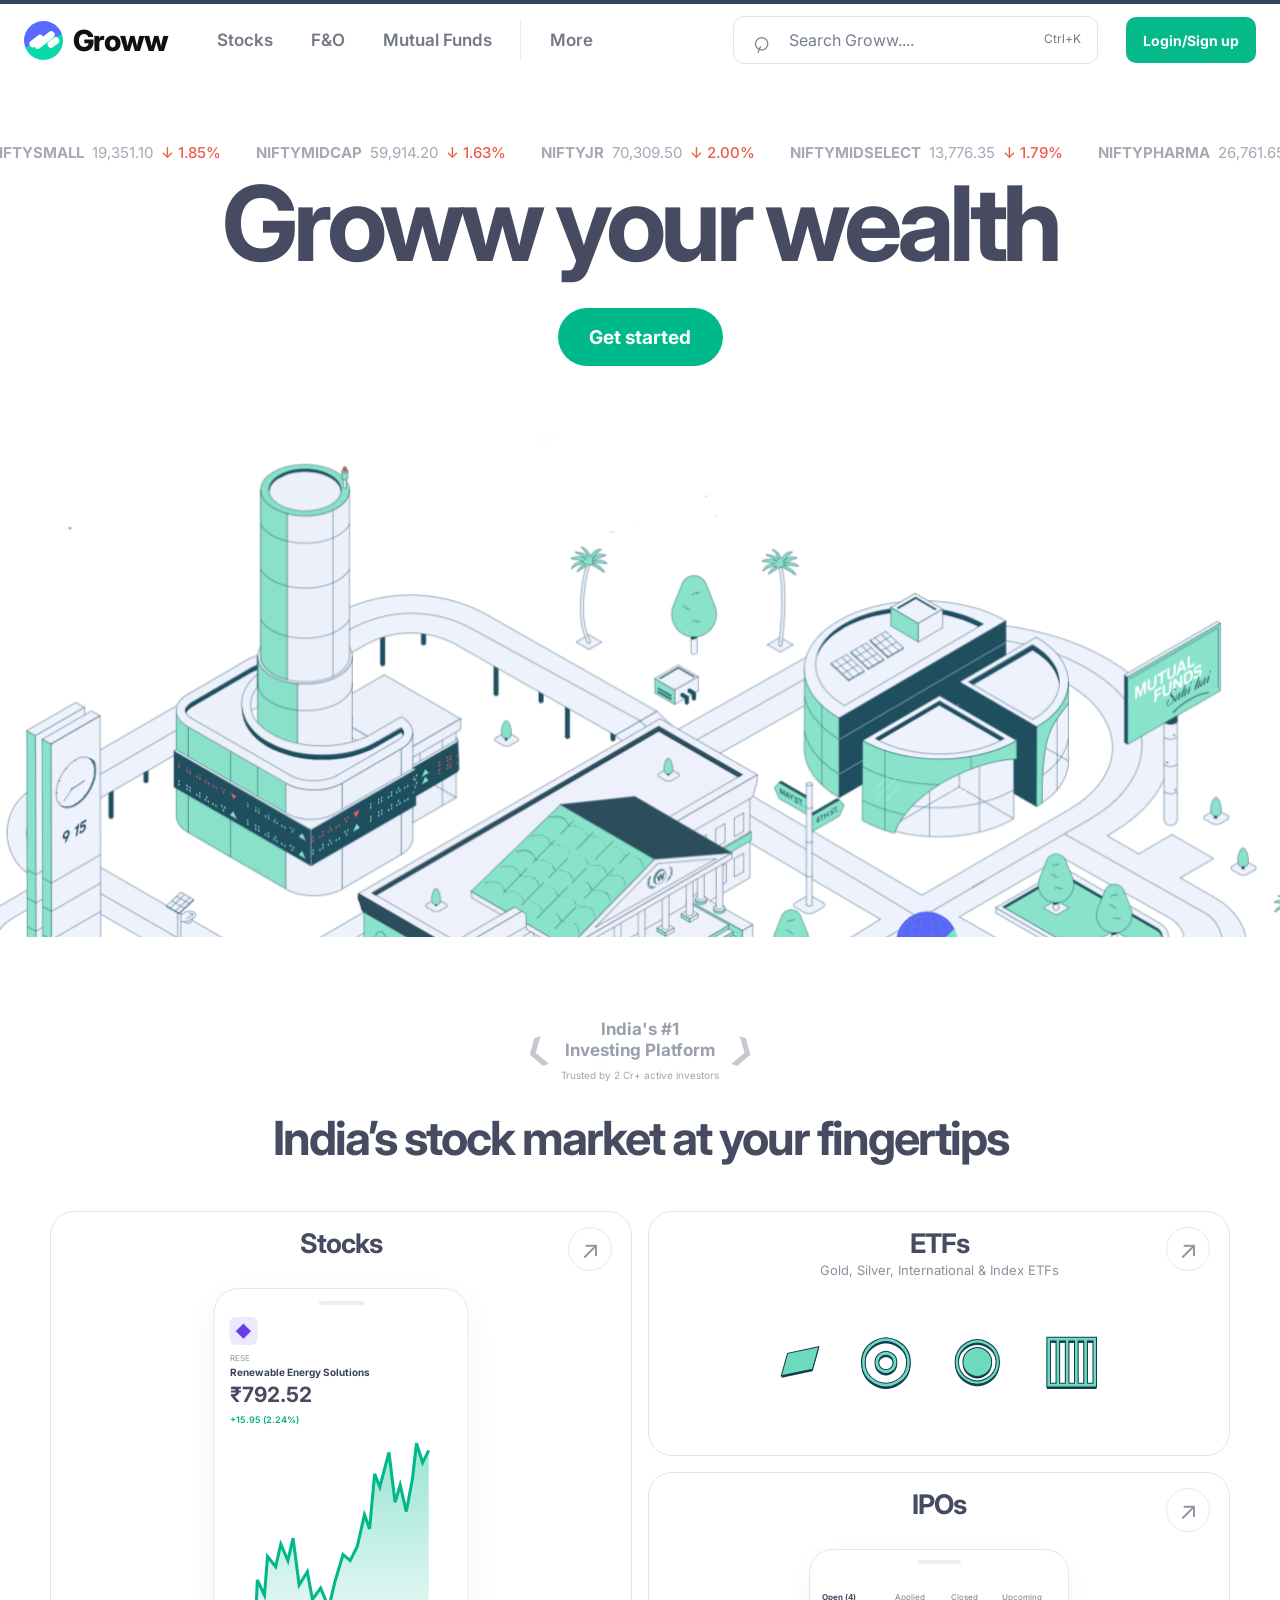
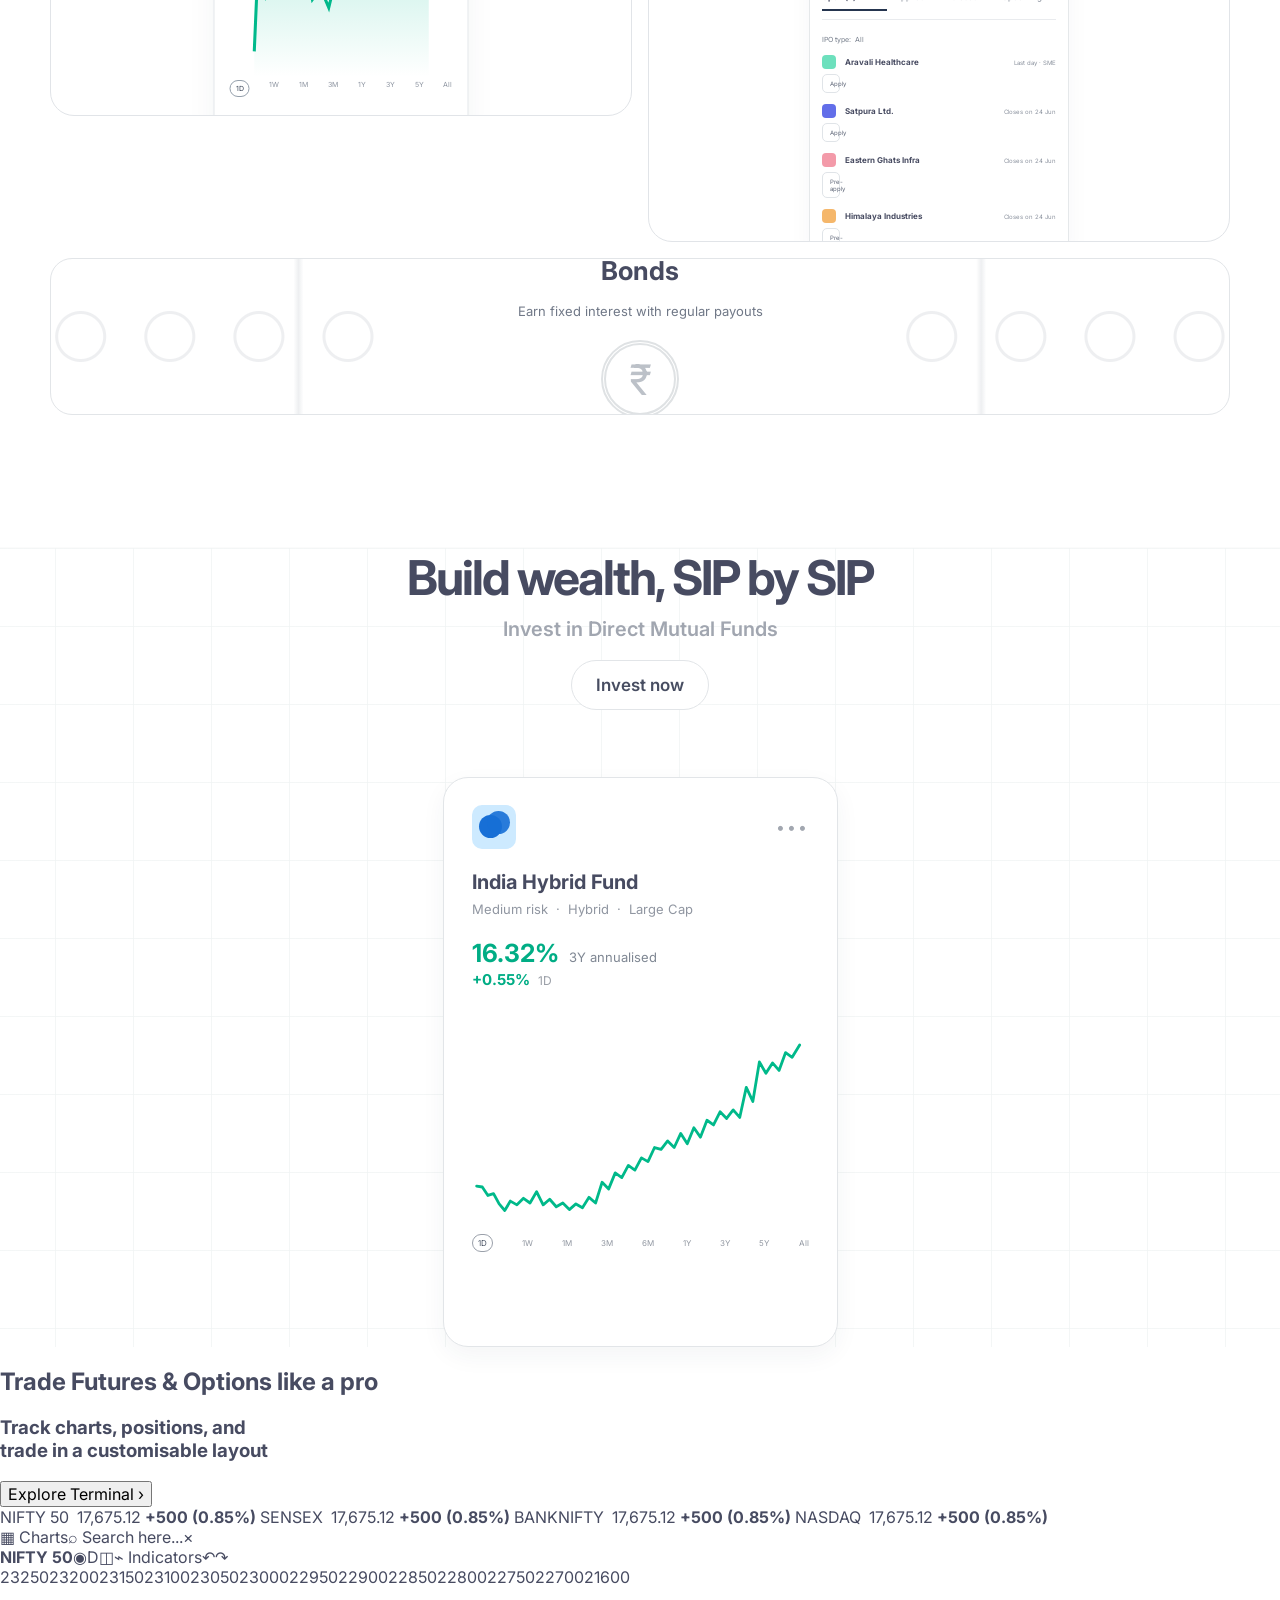
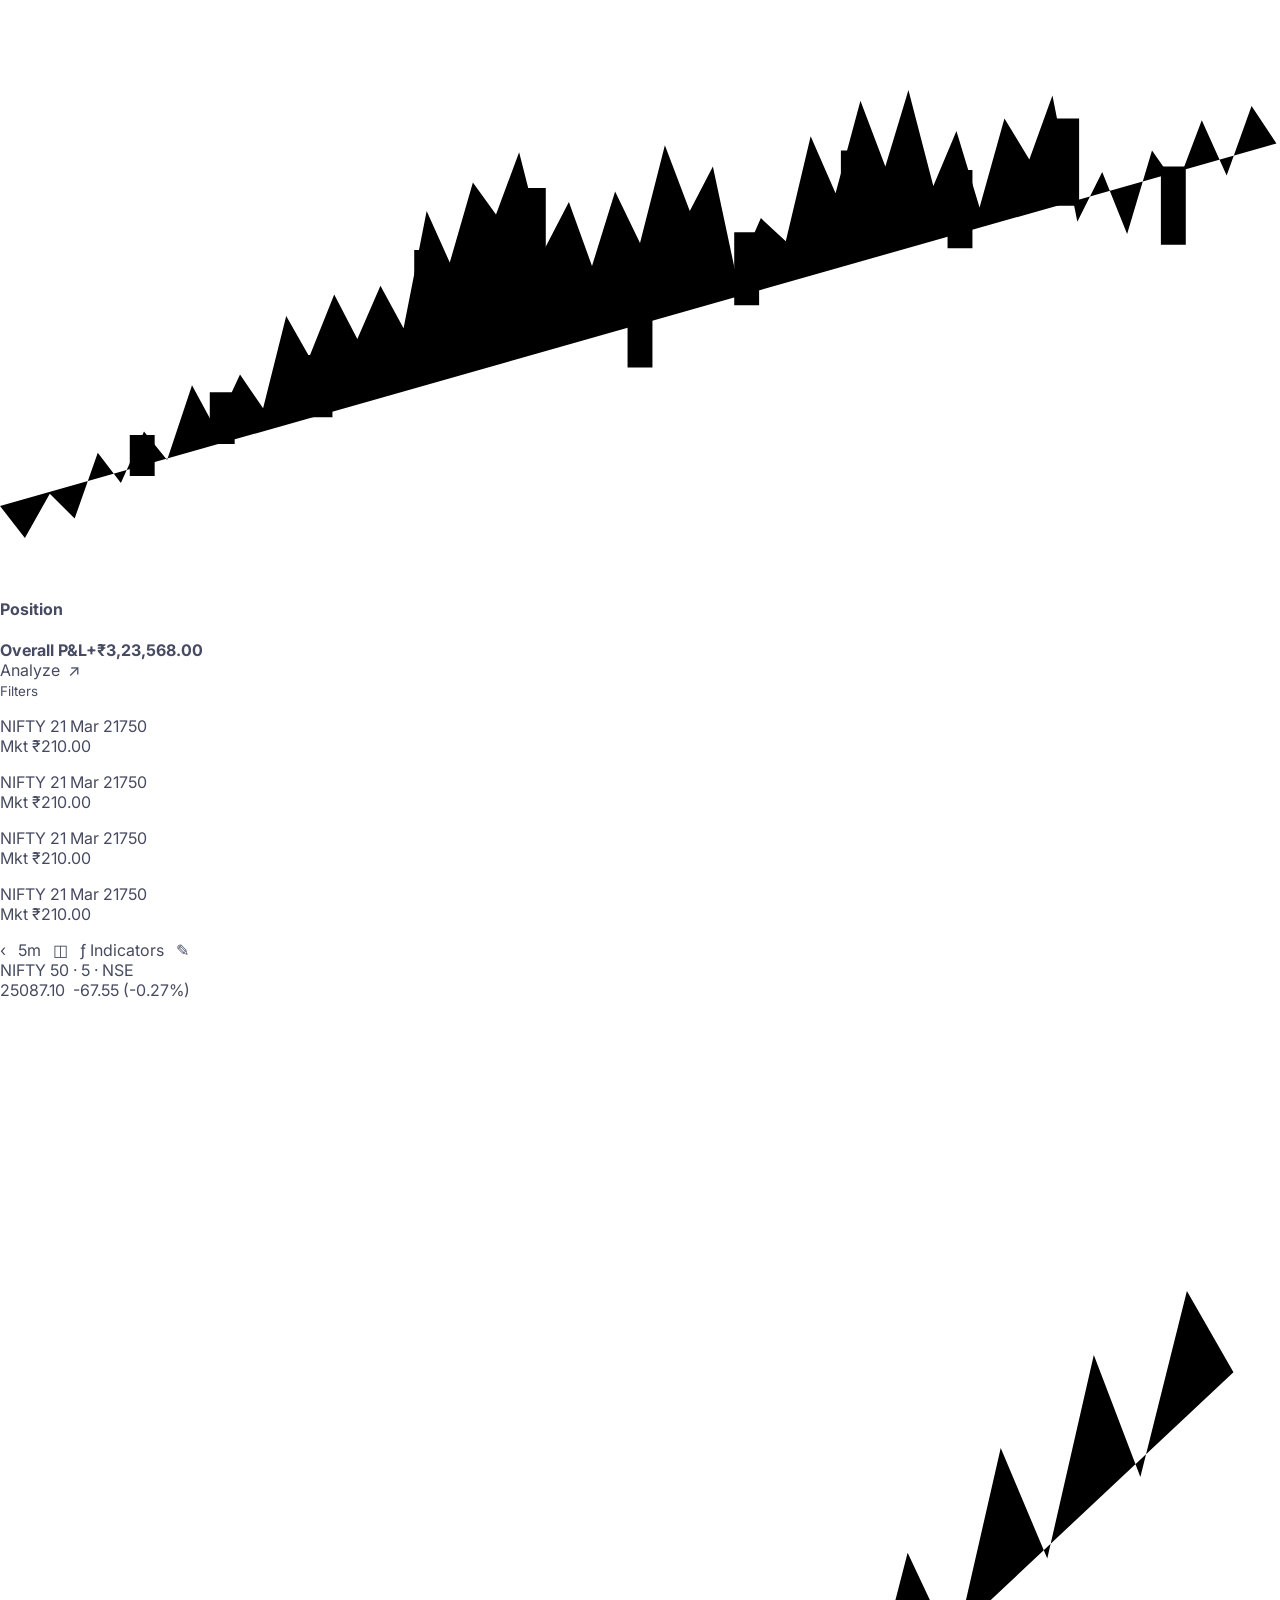
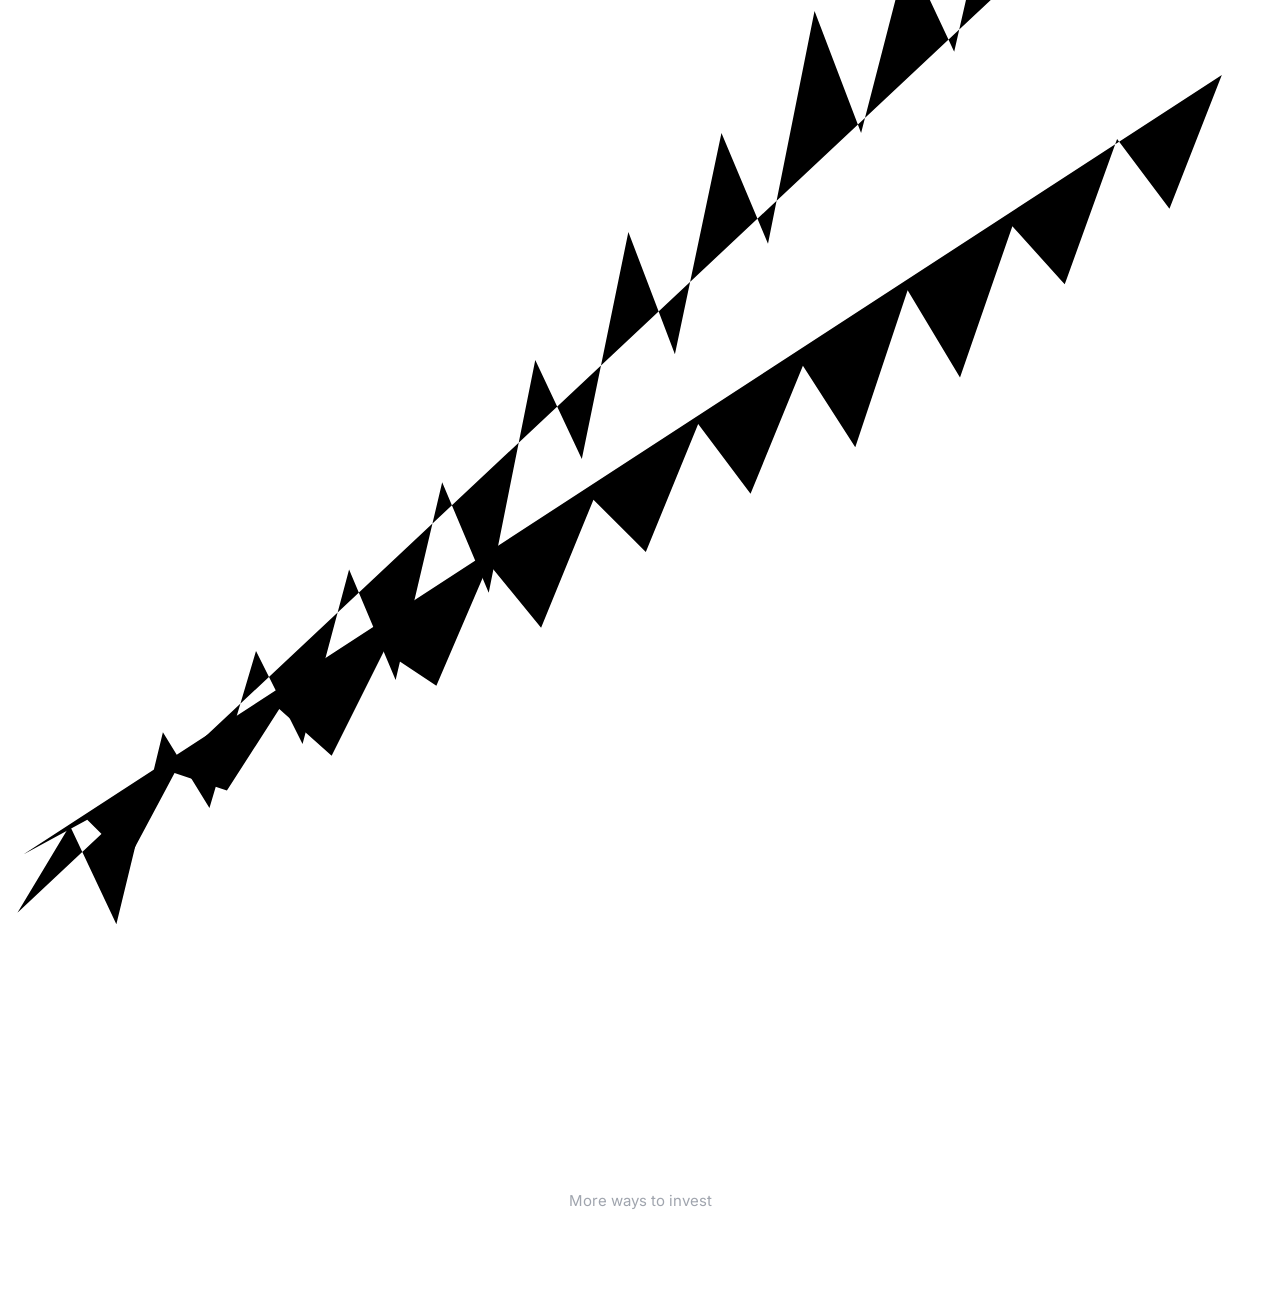
==== index.html @ 19a828bf "Add Futures and Options landing section" ====
<!doctype html>
<html lang="en">
<head>
<meta charset="UTF-8">
<meta name="viewport" content="width=device-width, initial-scale=1.0">
<meta name="theme-color" content="#00b386">
<title>Groww · Replica</title>
<link rel="preconnect" href="https://fonts.googleapis.com">
<link rel="preconnect" href="https://fonts.gstatic.com" crossorigin>
<link href="https://fonts.googleapis.com/css2?family=Inter:wght@400;500;600;700;800&display=swap" rel="stylesheet">
<link rel="stylesheet" href="./login.css">
</head>
<body>
<script>
if(localStorage.getItem("groww_demo_logged_in")==="1") location.replace("./dashboard.html");
</script>

<div class="site-page">
<header class="landing-header">
  <div class="landing-inner">
    <a class="brand" href="#">
      <span class="groww-mark"><i></i><i></i><i></i></span>
      <span class="brand-name">Groww</span>
    </a>
    <nav class="landing-nav">
      <a href="#">Stocks</a>
      <a href="#">F&amp;O</a>
      <a href="#">Mutual Funds</a>
    </nav>
    <span class="landing-divider"></span>
    <a class="more-link" href="#">More</a>
    <div class="landing-spacer"></div>
    <div class="landing-search">
      <span class="search-symbol">⌕</span>
      <input id="landingSearch" placeholder="Search Groww...." aria-label="Search Groww">
      <span>Ctrl+K</span>
    </div>
    <button class="login-button" id="openLogin">Login/Sign up</button>
  </div>
</header>

<main>
  <div class="market-strip">
    <div class="market-track">
      <div class="market-item faded">17%</div>
      <div class="market-item"><b>NIFTYSMALL</b><span>19,351.10</span><em>↓ 1.85%</em></div>
      <div class="market-item"><b>NIFTYMIDCAP</b><span>59,914.20</span><em>↓ 1.63%</em></div>
      <div class="market-item"><b>NIFTYJR</b><span>70,309.50</span><em>↓ 2.00%</em></div>
      <div class="market-item"><b>NIFTYMIDSELECT</b><span>13,776.35</span><em>↓ 1.79%</em></div>
      <div class="market-item"><b>NIFTYPHARMA</b><span>26,761.65</span><em>↓ 0.89%</em></div>
    </div>
  </div>

  <section class="landing-hero">
    <h1>Groww your wealth</h1>
    <button class="hero-start" id="heroStart">Get started</button>
    <div class="hero-image">
      <img src="./image.png" alt="Groww investment illustration">
    </div>
  </section>

  <section class="platform-section">
    <div class="trust-heading">
      <div class="laurel">❮</div>
      <div>
        <strong>India's #1<br>Investing Platform</strong>
        <small>Trusted by 2 Cr+ active investors</small>
      </div>
      <div class="laurel flip">❯</div>
    </div>

    <h2 class="platform-title">India’s stock market at your fingertips</h2>

    <div class="product-showcase">
      <a class="showcase-card stocks-card" href="#">
        <span class="arrow">↗</span>
        <h3>Stocks</h3>
        <div class="stock-phone">
          <div class="phone-speaker"></div>
          <div class="phone-brand-icon">◆</div>
          <small>RESE</small>
          <b>Renewable Energy Solutions</b>
          <strong>₹792.52</strong>
          <em>+15.95 (2.24%)</em>
          <svg viewBox="0 0 180 245"><defs><linearGradient id="sg" x1="0" y1="0" x2="0" y2="1"><stop offset="0" stop-color="#00bd91" stop-opacity=".40"/><stop offset="1" stop-color="#00bd91" stop-opacity="0"/></linearGradient></defs><path d="M5 215 L8 145 L15 160 L18 122 L26 132 L31 110 L38 126 L43 104 L49 150 L57 137 L62 164 L70 153 L78 172 L84 147 L92 120 L99 126 L106 112 L113 81 L118 95 L123 41 L128 54 L137 20 L143 69 L148 52 L154 78 L160 46 L164 11 L170 30 L176 18 L176 240 L5 240Z" fill="url(#sg)"/><path d="M5 215 L8 145 L15 160 L18 122 L26 132 L31 110 L38 126 L43 104 L49 150 L57 137 L62 164 L70 153 L78 172 L84 147 L92 120 L99 126 L106 112 L113 81 L118 95 L123 41 L128 54 L137 20 L143 69 L148 52 L154 78 L160 46 L164 11 L170 30 L176 18" fill="none" stroke="#00b98b" stroke-width="3"/></svg>
          <div class="phone-tabs"><span>1D</span><span>1W</span><span>1M</span><span>3M</span><span>1Y</span><span>3Y</span><span>5Y</span><span>All</span></div>
        </div>
      </a>

      <div class="right-showcase">
        <a class="showcase-card etf-card" href="#">
          <span class="arrow">↗</span>
          <h3>ETFs</h3>
          <p>Gold, Silver, International &amp; Index ETFs</p>
          <div class="etf-icons">
            <span class="etf-icon bars">▰</span>
            <span class="etf-icon coin">◎</span>
            <span class="etf-icon globe">◉</span>
            <span class="etf-icon tower">▥</span>
          </div>
        </a>

        <a class="showcase-card ipo-card" href="#">
          <span class="arrow">↗</span>
          <h3>IPOs</h3>
          <div class="ipo-phone">
            <div class="ipo-tabs"><b>Open (4)</b><span>Applied</span><span>Closed</span><span>Upcoming</span></div>
            <small>IPO type: &nbsp;All</small>
            <div class="ipo-row"><i></i><strong>Aravali Healthcare</strong><em>Last day · SME</em><button>Apply</button></div>
            <div class="ipo-row"><i class="blue"></i><strong>Satpura Ltd.</strong><em>Closes on 24 Jun</em><button>Apply</button></div>
            <div class="ipo-row"><i class="pink"></i><strong>Eastern Ghats Infra</strong><em>Closes on 24 Jun</em><button>Pre-apply</button></div>
            <div class="ipo-row"><i class="orange"></i><strong>Himalaya Industries</strong><em>Closes on 24 Jun</em><button>Pre-apply</button></div>
          </div>
        </a>
      </div>
    </div>

    <div class="bonds-card">
      <div class="bond-pattern left"></div>
      <div class="bond-center">
        <h3>Bonds</h3>
        <p>Earn fixed interest with regular payouts</p>
        <div class="rupee">₹</div>
      </div>
      <div class="bond-pattern right"></div>
    </div>
  </section>

  <section class="sip-section">
    <div class="sip-head">
      <h2>Build wealth, SIP by SIP</h2>
      <p>Invest in Direct Mutual Funds</p>
      <button id="sipBtn">Invest now</button>
    </div>
    <div class="sip-grid">
      <div class="sip-card-ui">
        <div class="fund-top">
          <div class="fund-icon"><span></span><span></span></div>
          <span class="fund-menu">•••</span>
        </div>
        <h3>India Hybrid Fund</h3>
        <p class="fund-desc">Medium risk&nbsp; · &nbsp;Hybrid&nbsp; · &nbsp;Large Cap</p>
        <div class="fund-return"><strong>16.32%</strong><span>3Y annualised</span></div>
        <div class="fund-day"><strong>+0.55%</strong><span>1D</span></div>
        <div class="fund-chart">
          <svg viewBox="0 0 360 250" preserveAspectRatio="none" aria-hidden="true">
            <path class="fund-chart-line" d="M5 199 L11 200 L17 209 L23 207 L29 218 L35 225 L41 215 L48 219 L55 212 L62 217 L69 205 L76 219 L83 213 L90 221 L97 217 L104 224 L111 218 L118 222 L125 211 L132 217 L139 195 L146 202 L153 185 L160 190 L167 177 L174 182 L181 169 L188 173 L195 158 L202 160 L209 151 L216 158 L223 143 L230 154 L237 137 L244 147 L251 129 L258 134 L265 120 L272 127 L279 118 L286 126 L293 94 L300 109 L307 67 L314 79 L321 68 L328 76 L335 57 L342 62 L350 49"></path>
          </svg>
        </div>
        <div class="fund-timeline"><span>1D</span><span>1W</span><span>1M</span><span>3M</span><span>6M</span><span>1Y</span><span>3Y</span><span>5Y</span><span>All</span></div>
      </div>
    </div>
  </section>


  <section class="fo-section" id="fo-section">
    <div class="fo-header">
      <h2>Trade Futures &amp; Options like a pro</h2>
    </div>

    <div class="fo-stage">
      <div class="fo-glow"></div>

      <div class="fo-copy">
        <h3>Track charts, positions, and<br>trade in a customisable layout</h3>
        <button id="terminalExplore">Explore Terminal <span>›</span></button>
      </div>

      <div class="terminal-screen">
        <div class="terminal-top">
          <div class="terminal-brand"><span class="mini-mark"></span></div>
          <div class="terminal-tickers">
            <span>NIFTY 50&nbsp; 17,675.12 <b>+500 (0.85%)</b></span>
            <span>SENSEX&nbsp; 17,675.12 <b>+500 (0.85%)</b></span>
            <span>BANKNIFTY&nbsp; 17,675.12 <b>+500 (0.85%)</b></span>
            <span>NASDAQ&nbsp; 17,675.12 <b>+500 (0.85%)</b></span>
          </div>
        </div>
        <div class="terminal-toolbar"><span>▦ Charts</span><span>⌕ Search here...</span><span>×</span></div>
        <div class="terminal-body">
          <div class="chart-toolbar"><b>NIFTY 50</b><span>◉</span><span>D</span><span>◫</span><span>⌁ Indicators</span><span>↶</span><span>↷</span></div>
          <div class="candle-chart">
            <div class="yaxis"><span>23250</span><span>23200</span><span>23150</span><span>23100</span><span>23050</span><span>23000</span><span>22950</span><span>22900</span><span>22850</span><span>22800</span><span>22750</span><span>22700</span><span>21600</span></div>
            <div class="grid"></div>
            <svg viewBox="0 0 720 330" preserveAspectRatio="none">
              <path class="price-line" d="M0 292 L14 310 L28 285 L42 299 L55 262 L68 279 L81 250 L94 266 L108 224 L121 248 L135 218 L148 237 L161 185 L174 208 L188 173 L201 198 L214 168 L227 192 L240 126 L253 155 L266 110 L279 128 L292 93 L306 148 L320 121 L333 157 L346 115 L360 144 L374 89 L388 126 L401 101 L414 162 L428 130 L442 143 L456 84 L470 116 L484 64 L498 101 L511 58 L525 112 L538 81 L551 124 L565 74 L579 97 L592 61 L606 132 L620 104 L634 139 L648 92 L662 112 L676 75 L690 106 L704 67 L718 88"></path>
              <g class="candles">
                <path d="M80 240v52 M73 252h14v23H73z"/><path d="M125 214v66 M118 228h14v29h-14z"/><path d="M180 190v78 M173 207h14v35h-14z"/><path d="M240 132v94 M233 148h14v42h-14z"/><path d="M300 90v112 M293 113h14v48h-14z"/><path d="M360 145v105 M353 161h14v53h-14z"/><path d="M420 120v104 M413 138h14v41h-14z"/><path d="M480 72v112 M473 92h14v43h-14z"/><path d="M540 78v118 M533 103h14v44h-14z"/><path d="M600 56v113 M593 74h14v49h-14z"/><path d="M660 83v112 M653 101h14v44h-14z"/></g>
            </svg>
          </div>
        </div>
        <aside class="position-panel">
          <h4>Position</h4><strong>Overall P&amp;L</strong><b>+₹3,23,568.00</b>
          <div class="filter">Analyze&nbsp; ↗</div>
          <small>Filters</small>
          <p>NIFTY 21 Mar 21750<br><span>Mkt ₹210.00</span></p>
          <p>NIFTY 21 Mar 21750<br><span>Mkt ₹210.00</span></p>
          <p>NIFTY 21 Mar 21750<br><span>Mkt ₹210.00</span></p>
          <p>NIFTY 21 Mar 21750<br><span>Mkt ₹210.00</span></p>
        </aside>
      </div>

      <div class="fo-phone">
        <div class="phone-notch"></div>
        <div class="phone-mini-toolbar">‹ &nbsp; 5m &nbsp; ◫ &nbsp; ƒ Indicators &nbsp; ✎</div>
        <div class="phone-title">NIFTY 50 · 5 · NSE</div>
        <div class="phone-price">25087.10&nbsp; -67.55 (-0.27%)</div>
        <svg viewBox="0 0 220 290" preserveAspectRatio="none">
          <path class="phone-chart" d="M3 260 L12 245 L20 262 L28 229 L36 242 L44 215 L52 231 L60 201 L68 220 L76 186 L84 205 L92 165 L100 182 L108 143 L116 164 L124 126 L132 145 L140 105 L148 126 L156 95 L164 112 L172 77 L180 96 L188 61 L196 82 L204 50 L212 64"></path>
          <path class="phone-line2" d="M4 250 L15 244 L22 251 L30 236 L39 239 L48 225 L57 233 L66 215 L75 221 L84 200 L93 211 L102 189 L111 198 L120 176 L129 188 L138 166 L147 180 L156 153 L165 168 L174 142 L183 152 L192 127 L201 139 L210 116"></path>
        </svg>
      </div>
    </div>
  </section>

  <section class="bottom-space">
    <span>More ways to invest</span>
  </section>

</main>
</div>

<div class="modal-backdrop" id="loginModal" aria-hidden="true">
  <section class="login-dialog" role="dialog" aria-modal="true" aria-labelledby="welcomeTitle">
    <button class="dialog-close" id="closeLogin" aria-label="Close">×</button>

    <div class="dialog-left">
      <div class="contour"></div>
      <div class="dialog-left-content">
        <h2>Simple, Free<br>Investing.</h2>
        <div class="dash"></div>
        <div class="left-label">Stocks</div>
      </div>
    </div>

    <div class="dialog-right">
      <h2 id="welcomeTitle">Welcome to Groww</h2>
      <button class="google-login" id="googleLogin">
        <span class="google-icon">G</span>
        Continue with Google
      </button>

      <div class="dialog-or"><span>Or</span></div>

      <form id="loginForm" novalidate>
        <div class="email-field">
          <input id="email" type="email" autocomplete="email" placeholder="Your Email Address">
        </div>
        <div class="email-error" id="emailError"></div>
        <button class="dialog-continue" type="submit">Continue</button>
      </form>

      <p class="dialog-terms">
        By proceeding, I agree to <a href="#">T&amp;C</a> , <a href="#">Privacy Policy</a> &amp; <a href="#">Tariff Rates</a>
      </p>
    </div>
  </section>
</div>

<div class="toast" id="toast"></div>

<script>
const modal=document.getElementById("loginModal");
const email=document.getElementById("email");
const emailError=document.getElementById("emailError");
const toast=document.getElementById("toast");

function openLogin(){
  modal.classList.add("show");
  modal.setAttribute("aria-hidden","false");
  setTimeout(()=>email.focus(),80);
}
function closeLogin(){
  modal.classList.remove("show");
  modal.setAttribute("aria-hidden","true");
  emailError.textContent="";
}
function showToast(msg){
  toast.textContent=msg;
  toast.classList.add("show");
  clearTimeout(window.__toast);
  window.__toast=setTimeout(()=>toast.classList.remove("show"),2100);
}

document.getElementById("openLogin").addEventListener("click",openLogin);
document.getElementById("heroStart").addEventListener("click",openLogin);
document.getElementById("closeLogin").addEventListener("click",closeLogin);
modal.addEventListener("click",(e)=>{if(e.target===modal)closeLogin()});
document.addEventListener("keydown",(e)=>{
  if(e.key==="Escape")closeLogin();
  if((e.ctrlKey||e.metaKey)&&e.key.toLowerCase()==="k"){
    e.preventDefault();document.getElementById("landingSearch").focus();
  }
});
document.getElementById("landingSearch").addEventListener("keydown",(e)=>{
  if(e.key==="Enter"&&e.currentTarget.value.trim())showToast("Searching for "+e.currentTarget.value.trim());
});

document.getElementById("googleLogin").addEventListener("click",()=>{
  localStorage.setItem("groww_demo_logged_in","1");
  localStorage.setItem("groww_demo_provider","google");
  showToast("Login successful");
  setTimeout(()=>location.replace("./dashboard.html"),450);
});

document.getElementById("loginForm").addEventListener("submit",(e)=>{
  e.preventDefault();
  const value=email.value.trim();
  if(!/^\S+@\S+\.\S+$/.test(value)){
    emailError.textContent="Enter a valid email address";
    email.focus();
    return;
  }
  emailError.textContent="";
  localStorage.setItem("groww_demo_logged_in","1");
  localStorage.setItem("groww_demo_email",value);
  showToast("Login successful");
  setTimeout(()=>location.replace("./dashboard.html"),450);
});
email.addEventListener("input",()=>emailError.textContent="");
</script>
</body>
</html>
---- login.css ----
:root{--ink:#474b61;--muted:#9298a4;--green:#00b98a;--red:#f35a46}
*{box-sizing:border-box}
html,body{margin:0;min-height:100%;font-family:Inter,Arial,sans-serif;color:var(--ink);background:#fff}
body{overflow-x:hidden}
button,input{font:inherit}
button{cursor:pointer}
a{text-decoration:none;color:inherit}
.site-page{min-height:100vh;background:#fff}
.landing-header{height:76px;border-top:4px solid #35445a;background:#fff}
.landing-inner{width:min(1245px,calc(100% - 48px));height:72px;margin:auto;display:flex;align-items:center;gap:28px}
.brand{display:flex;align-items:center;gap:10px}.brand-name{font-size:29px;line-height:1;font-weight:800;letter-spacing:-1.1px;color:#111}
.groww-mark{width:39px;height:39px;border-radius:50%;display:block;position:relative;overflow:hidden;background:linear-gradient(160deg,#5a69ff 0 50%,#09d9a8 51% 100%)}
.groww-mark i{position:absolute;background:#fff;width:7px;border-radius:10px;transform:rotate(52deg)}
.groww-mark i:nth-child(1){height:16px;left:9px;top:12px}.groww-mark i:nth-child(2){height:24px;left:17px;top:7px}.groww-mark i:nth-child(3){height:13px;right:6px;top:15px}
.landing-nav{display:flex;align-items:center;gap:38px;margin-left:21px}.landing-nav a,.more-link{font-size:17px;font-weight:600;color:#747986}.landing-divider{width:1px;height:38px;background:#e7e9ec}.more-link{margin-left:1px}
.landing-spacer{flex:1}.landing-search{height:48px;width:365px;position:relative}.landing-search input{width:100%;height:100%;border:1px solid #e1e4e8;border-radius:11px;outline:none;padding:0 70px 0 55px;color:#6b7586;font-size:16px}.landing-search input::placeholder{color:#777f8e}.landing-search input:focus{border-color:#cbd1d9;box-shadow:0 0 0 3px rgba(0,185,138,.07)}.search-symbol{position:absolute;left:18px;top:7px;font-size:29px;transform:rotate(-22deg);color:#747c8b}.landing-search>span:last-child{position:absolute;right:17px;top:15px;font-size:12px;color:#71798a}
.login-button{height:46px;border:0;border-radius:10px;background:#06b98b;color:#fff;padding:0 17px;font-size:14px;font-weight:700;white-space:nowrap}.login-button:hover{background:#00aa7e}
.market-strip{height:91px;display:flex;align-items:flex-end;justify-content:center;overflow:hidden}.market-track{display:flex;gap:35px;align-items:center;white-space:nowrap;transform:translateY(-5px);font-size:15px}.market-item{display:flex;align-items:center;gap:8px;color:#a5a9b4}.market-item b{font-weight:700}.market-item em{font-style:normal;color:#f15b47;font-weight:500}.market-item.faded{color:#b8eadf;font-weight:700}
.landing-hero{text-align:center;position:relative;height:calc(100vh - 167px);min-height:770px;overflow:hidden}.landing-hero h1{margin:4px 0 33px;font-size:104px;line-height:1;letter-spacing:-5.6px;font-weight:700;color:#474b61}.hero-start{height:58px;border:0;border-radius:31px;background:var(--green);color:#fff;font-weight:700;font-size:19px;padding:0 29px;min-width:165px}.hero-start:hover{background:#00ab80}
.hero-image{position:absolute;left:50%;top:262px;transform:translateX(-50%);width:1397px}.hero-image img{display:block;width:100%;height:auto}
.modal-backdrop{position:fixed;inset:0;background:rgba(25,25,25,.52);display:none;align-items:center;justify-content:center;padding:24px;z-index:100}.modal-backdrop.show{display:flex}
.login-dialog{width:min(988px,100%);height:530px;display:grid;grid-template-columns:1fr 1fr;border-radius:13px;overflow:hidden;background:#fff;box-shadow:0 35px 100px rgba(0,0,0,.25);position:relative}
.dialog-close{position:absolute;right:17px;top:12px;border:0;background:transparent;color:#545b6c;font-size:24px;line-height:1;z-index:3}
.dialog-left{position:relative;overflow:hidden;background:#0ccda5}.contour{position:absolute;inset:-90px -120px;background:
radial-gradient(ellipse at 15% 100%,transparent 0 84px,#55dfc5 85px 88px,transparent 89px 115px,#3edbc0 116px 119px,transparent 120px 147px,#26d6b5 148px 151px,transparent 152px),
repeating-radial-gradient(ellipse at 18% 92%,rgba(255,255,255,.13) 0 2px,transparent 3px 26px);
opacity:.7;transform:rotate(-11deg) scale(1.45)}
.dialog-left-content{position:relative;height:100%;padding:68px 43px;color:#fff;display:flex;flex-direction:column}.dialog-left-content h2{font-size:35px;line-height:1.2;letter-spacing:-1.4px;margin:0}.dash{width:39px;height:7px;background:#fff;margin-top:auto;margin-bottom:21px}.left-label{font-size:30px;font-weight:600}
.dialog-right{padding:56px 65px 26px;display:flex;flex-direction:column}.dialog-right h2{text-align:center;font-size:35px;letter-spacing:-1.5px;color:#474d62;margin:0 0 37px}.google-login{width:100%;height:55px;background:#fff;border:1px solid #dfe3e7;border-radius:7px;color:#35425a;font-size:17px;font-weight:500;display:flex;align-items:center;justify-content:center;gap:12px}.google-login:hover{background:#fafbfc}.google-icon{font-family:Arial,sans-serif;font-size:24px;font-weight:700;color:#4285f4}
.dialog-or{display:flex;align-items:center;gap:20px;color:#4f5667;font-size:15px;margin:38px 0 34px}.dialog-or:before,.dialog-or:after{content:"";height:1px;background:#e4e6e9;flex:1}.dialog-or span{padding:0 4px}
.email-field{border-bottom:1px solid #8e95a2}.email-field input{width:100%;height:48px;border:0;outline:0;padding:0 2px;font-size:16px;color:#39465e}.email-field input::placeholder{color:#8b92a1}.email-error{height:25px;color:#e85443;font-size:11px;padding-top:6px}.dialog-continue{height:48px;border:0;border-radius:7px;background:#06b98b;color:#fff;font-size:15px;font-weight:700}.dialog-continue:hover{background:#00ab80}.dialog-terms{text-align:center;color:#858c99;font-size:11px;line-height:1.6;margin:10px 0 0}.dialog-terms a{text-decoration:underline;color:#5d6676}
.toast{position:fixed;left:50%;bottom:24px;transform:translate(-50%,20px);opacity:0;background:#273852;color:#fff;padding:11px 17px;border-radius:9px;font-size:12px;transition:.2s;z-index:120;pointer-events:none}.toast.show{opacity:1;transform:translate(-50%,0)}
@media(max-width:1000px){.landing-inner{width:calc(100% - 34px)}.landing-nav{gap:22px}.landing-search{width:320px}.landing-hero h1{font-size:80px}.hero-image{width:1160px;top:275px}.login-dialog{height:500px}.dialog-right{padding:52px 48px 24px}}
@media(max-width:760px){.landing-inner{height:62px}.landing-header{height:66px}.brand-name{font-size:23px}.groww-mark{width:34px;height:34px}.landing-nav{gap:15px;margin-left:0}.landing-nav a{font-size:12px}.landing-nav a:nth-child(3),.landing-divider,.more-link{display:none}.landing-search{width:35px;overflow:hidden}.landing-search input{width:35px;padding:0;font-size:0}.landing-search>span:last-child{display:none}.search-symbol{left:4px}.login-button{height:38px;padding:0 11px;font-size:11px}.market-strip{height:63px}.market-track{font-size:10px;gap:23px}.landing-hero{height:calc(100vh - 129px);min-height:650px}.landing-hero h1{font-size:53px;letter-spacing:-3px;margin-top:24px;margin-bottom:24px}.hero-start{height:46px;font-size:15px;min-width:132px}.hero-image{width:900px;top:230px}.login-dialog{grid-template-columns:1fr;height:auto;max-height:90vh;overflow:auto}.dialog-left{min-height:210px}.dialog-left-content{padding:34px 28px}.dialog-left-content h2{font-size:28px}.left-label{font-size:25px}.dialog-right{padding:35px 25px 24px}.dialog-right h2{font-size:28px;margin-bottom:25px}}
@media(max-width:450px){.landing-nav a:nth-child(2){display:none}.login-button{padding:0 9px}.market-strip{display:none}.landing-hero h1{font-size:45px}.hero-image{width:760px;top:205px}.modal-backdrop{padding:13px}.dialog-left{min-height:180px}}

/* Landing sections matching the supplied continuation screenshots */
.platform-section{max-width:1180px;margin:0 auto;padding:82px 0 20px;text-align:center}
.trust-heading{display:flex;justify-content:center;align-items:center;gap:13px;color:#979daa;margin-bottom:31px}
.trust-heading strong{display:block;font-size:17px;line-height:1.25;color:#99a0ac;font-weight:700}
.trust-heading small{display:block;font-size:10px;margin-top:7px;color:#a0a6b0}
.laurel{font-size:29px;color:#c5c8cf;transform:rotate(-17deg)}.laurel.flip{transform:rotate(17deg)}
.platform-title{font-size:47px;letter-spacing:-2px;line-height:1.1;margin:0 0 48px;color:#474b61}
.product-showcase{display:grid;grid-template-columns:1fr 1fr;gap:16px;text-align:center}
.showcase-card{border:1px solid #e1e4e8;border-radius:24px;background:#fff;position:relative;overflow:hidden;color:#474b61}
.showcase-card h3{font-size:27px;letter-spacing:-1px;margin:15px 0 2px}.showcase-card p{font-size:13px;color:#8b919d;margin:0}
.showcase-card .arrow{position:absolute;right:19px;top:15px;width:44px;height:44px;border:1px solid #e6e8ea;border-radius:50%;display:grid;place-items:center;font-size:25px;color:#8e95a1}
.stocks-card{height:505px}.stock-phone{width:255px;height:460px;border:1px solid #e3e7ea;border-radius:25px;position:absolute;left:50%;top:76px;transform:translateX(-50%);background:#fff;padding:28px 15px;box-shadow:0 10px 30px rgba(39,56,82,.05);text-align:left;overflow:hidden}.phone-speaker{width:45px;height:4px;border-radius:3px;background:#ecedef;position:absolute;top:12px;left:50%;transform:translateX(-50%)}.phone-brand-icon{width:28px;height:28px;border-radius:6px;background:#eee8ff;color:#673fe5;display:grid;place-items:center;margin-bottom:8px}.stock-phone small{display:block;font-size:8px;color:#8f95a0}.stock-phone>b{display:block;font-size:10px;margin-top:3px;color:#39445a}.stock-phone>strong{display:block;font-size:21px;margin-top:4px}.stock-phone>em{font-style:normal;font-size:9px;color:#00a982;font-weight:600}.stock-phone svg{display:block;width:100%;height:250px;margin-top:5px}.phone-tabs{display:flex;justify-content:space-between;font-size:7px;color:#8e95a1;margin-top:-2px}.phone-tabs span:first-child{border:1px solid #95a0ac;border-radius:9px;padding:3px 5px;color:#414c5e}
.right-showcase{display:grid;grid-template-rows:245px 1fr;gap:16px}.etf-card{height:245px}.etf-icons{display:flex;justify-content:center;align-items:center;gap:38px;margin-top:38px}.etf-icon{font-size:56px;display:grid;place-items:center;color:#6ddabe;text-shadow:0 2px 0 #103c50;-webkit-text-stroke:1px #123b50}.bars{transform:rotate(-12deg)}.coin{font-size:64px}.globe{font-size:58px}.tower{font-size:65px}
.ipo-card{height:370px}.ipo-phone{position:absolute;width:260px;height:300px;left:50%;top:76px;transform:translateX(-50%);border:1px solid #e5e8ea;border-radius:24px 24px 0 0;background:#fff;text-align:left;padding:42px 12px 10px;box-shadow:0 8px 25px rgba(39,56,82,.04)}.ipo-phone:before{content:"";position:absolute;width:44px;height:4px;background:#edf0f1;border-radius:4px;left:50%;top:10px;transform:translateX(-50%)}.ipo-tabs{display:grid;grid-template-columns:1.2fr .9fr .8fr 1fr;gap:8px;border-bottom:1px solid #e9ebee;padding-bottom:8px;font-size:8px;white-space:nowrap}.ipo-tabs b{border-bottom:2px solid #25354f;padding-bottom:7px}.ipo-tabs span{color:#777f8d}.ipo-phone>small{font-size:7px;display:block;color:#777f8c;margin:15px 0 10px}.ipo-row{display:grid;grid-template-columns:18px 1fr auto;gap:5px;align-items:center;margin:11px 0}.ipo-row i{width:14px;height:14px;border-radius:4px;background:#6de0bd}.ipo-row i.blue{background:#626ee9}.ipo-row i.pink{background:#f39aa9}.ipo-row i.orange{background:#f5b76b}.ipo-row strong{font-size:8px;display:block}.ipo-row em{font-style:normal;font-size:6px;color:#8b929e;display:block}.ipo-row button{font-size:6px;border:1px solid #e0e4e8;background:#fff;border-radius:5px;padding:5px 7px;color:#5f6778}
.bonds-card{height:157px;border:1px solid #e2e5e8;border-radius:22px;margin-top:16px;display:flex;align-items:center;justify-content:center;position:relative;overflow:hidden;background:#fff}.bond-center{z-index:2}.bond-center h3{font-size:26px;margin:0}.bond-center p{font-size:13px;color:#707887;margin:17px 0 21px}.rupee{width:78px;height:78px;border:5px double #dfe2e4;border-radius:50%;margin:auto;display:grid;place-items:center;font-size:42px;color:#bcc1c8}.bond-pattern{position:absolute;top:-1px;bottom:-1px;width:42%;opacity:.7;background:
radial-gradient(circle at 6% 50%,transparent 0 22px,#e7e9ec 23px 25px,transparent 26px),
radial-gradient(circle at 24% 50%,transparent 0 22px,#e7e9ec 23px 25px,transparent 26px),
radial-gradient(circle at 42% 50%,transparent 0 22px,#e7e9ec 23px 25px,transparent 26px),
radial-gradient(circle at 60% 50%,transparent 0 22px,#e7e9ec 23px 25px,transparent 26px),
linear-gradient(90deg,transparent 49%,#e7e9ec 50%,transparent 51%)}.bond-pattern.left{left:0}.bond-pattern.right{right:0;transform:scaleX(-1)}

.sip-section{margin-top:112px;min-height:790px;background:
linear-gradient(90deg,rgba(240,243,243,.75) 1px,transparent 1px) center top/78px 100%,
linear-gradient(rgba(240,243,243,.75) 1px,transparent 1px) center top/100% 78px;
padding:0 20px;text-align:center;border-top:1px solid #fbfbfb}
.sip-head{padding-top:0}.sip-head h2{font-size:48px;letter-spacing:-2px;margin:0;color:#474b61}.sip-head p{font-size:20px;color:#a1a6b0;font-weight:600;margin:10px 0 19px}.sip-head button{height:50px;border:1px solid #e2e5e8;border-radius:26px;background:#fff;padding:0 24px;color:#474d61;font-size:17px;font-weight:600}
.sip-grid{max-width:1180px;margin:67px auto 0;display:flex;justify-content:center}.sip-card-ui{width:395px;height:570px;background:#fff;border:1px solid #e2e5e8;border-radius:25px;padding:27px 28px 0;text-align:left;box-shadow:0 9px 25px rgba(39,56,82,.05);overflow:hidden}.fund-top{display:flex;justify-content:space-between;align-items:center}.fund-icon{width:44px;height:44px;border-radius:10px;background:#cdeaff;position:relative;overflow:hidden}.fund-icon span{position:absolute;border-radius:50%;background:#176fd6}.fund-icon span:first-child{width:23px;height:23px;left:7px;top:10px}.fund-icon span:last-child{width:23px;height:23px;left:15px;top:6px;opacity:.9}.fund-menu{color:#a2a7b0;font-size:16px;letter-spacing:2px}.sip-card-ui h3{font-size:20px;margin:21px 0 7px}.fund-desc{font-size:13px;color:#9096a1;margin:0}.fund-return{display:flex;align-items:baseline;gap:10px;margin-top:21px}.fund-return strong{font-size:25px;color:#00ad85}.fund-return span{font-size:13px;color:#7f8793}.fund-day{display:flex;align-items:baseline;gap:8px;margin-top:2px}.fund-day strong{font-size:15px;color:#00ad85}.fund-day span{font-size:12px;color:#9a9fa7}.fund-chart{height:235px;margin-top:10px}.fund-chart svg{width:100%;height:100%}.fund-chart-line{fill:none;stroke:#00b98a;stroke-width:3;stroke-linecap:round;stroke-linejoin:round}.fund-timeline{display:flex;align-items:center;justify-content:space-between;color:#9197a1;font-size:8px;margin-top:0}.fund-timeline span:first-child{border:1px solid #9aa0aa;border-radius:10px;padding:3px 5px;color:#4d5667}
.bottom-space{height:220px;text-align:center;padding-top:100px;color:#a0a5ae;font-size:15px}

@media(max-width:900px){
 .platform-section{width:calc(100% - 28px)}.platform-title{font-size:38px}.product-showcase{grid-template-columns:1fr}.stocks-card{height:470px}.right-showcase{grid-template-rows:240px 360px}.sip-section{margin-top:85px}.sip-head h2{font-size:40px}
}
@media(max-width:600px){
 .platform-section{padding-top:58px}.trust-heading strong{font-size:14px}.platform-title{font-size:31px}.showcase-card h3{font-size:23px}.stocks-card{height:430px}.stock-phone{transform:translateX(-50%) scale(.86);transform-origin:top center}.right-showcase{grid-template-rows:220px 340px}.etf-card{height:220px}.etf-icons{gap:20px;margin-top:35px}.etf-icon{font-size:40px}.ipo-card{height:340px}.ipo-phone{transform:translateX(-50%) scale(.88);transform-origin:top center}.bonds-card{height:135px}.bond-center h3{font-size:22px}.bond-center p{font-size:10px}.rupee{width:56px;height:56px;font-size:30px}.sip-section{min-height:650px;padding:0 12px}.sip-head h2{font-size:33px}.sip-head p{font-size:16px}.sip-card-ui{width:min(395px,100%);height:520px}.fund-chart{height:205px}
}
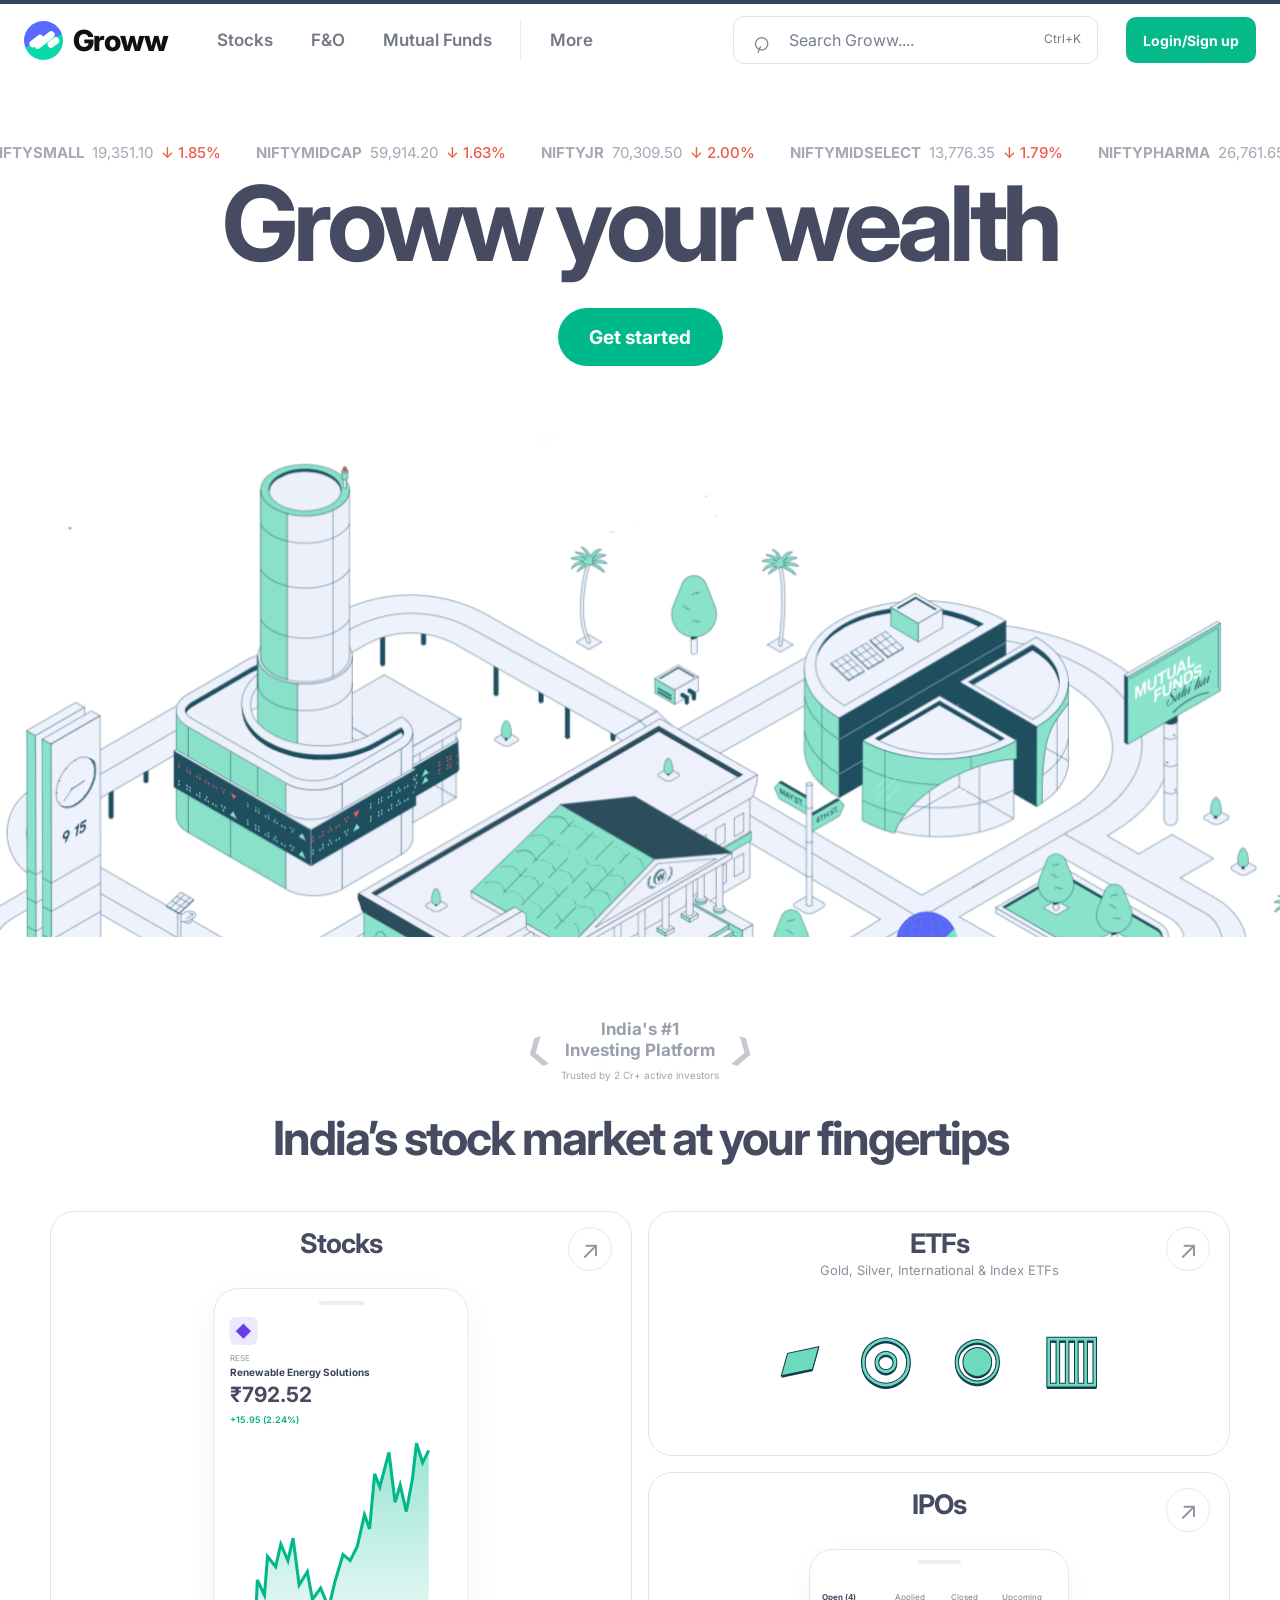
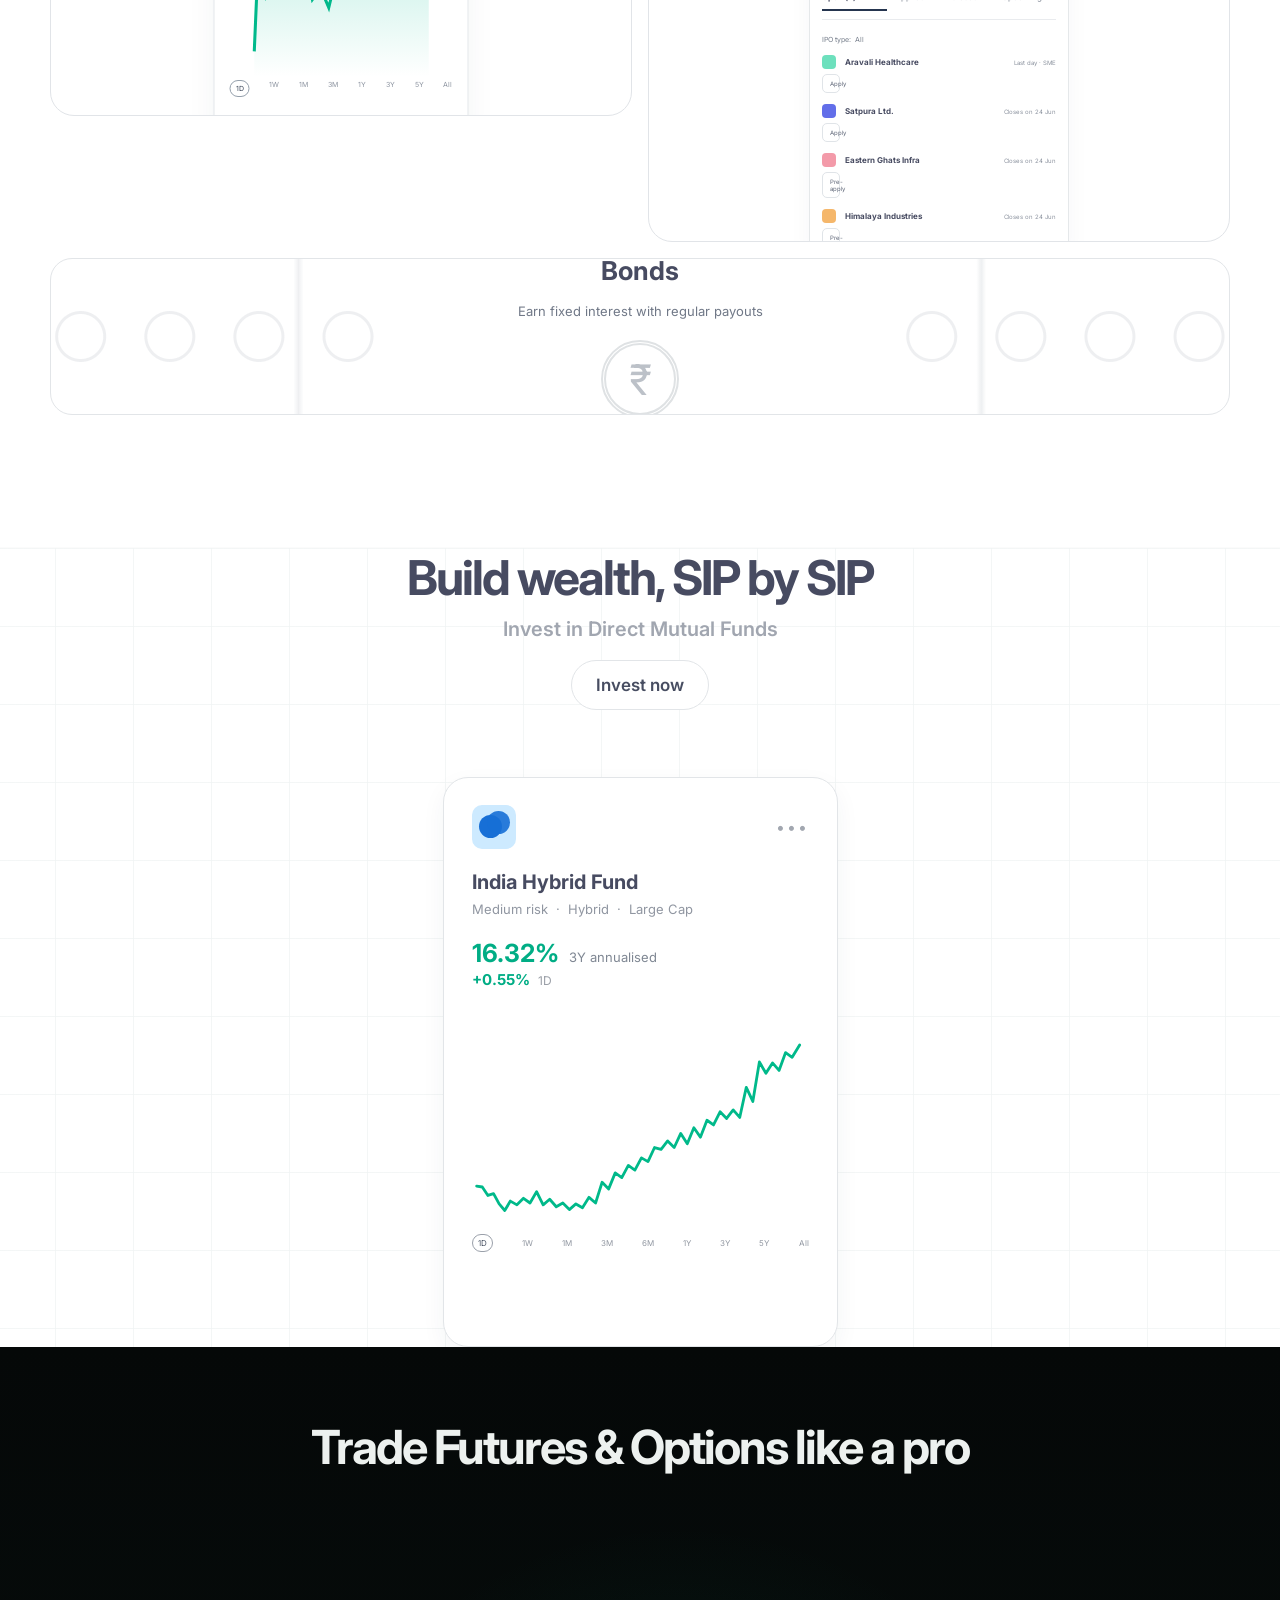
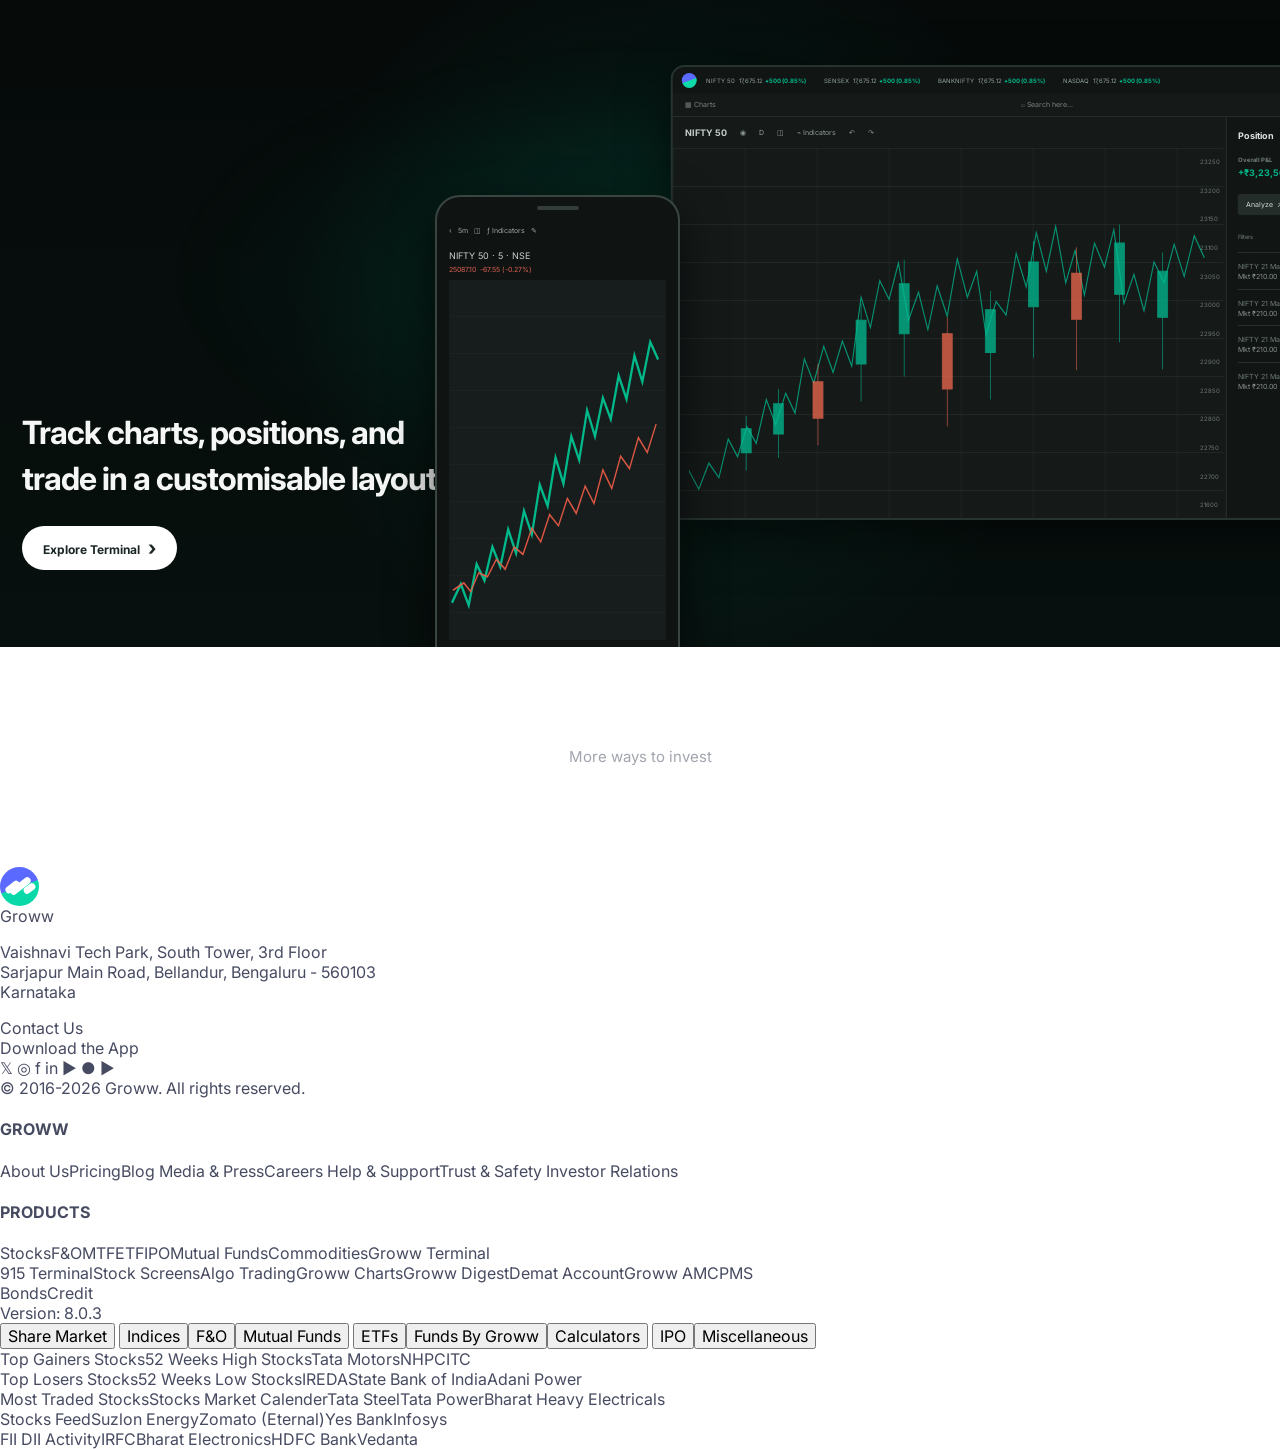
==== commit 8b57058f: "Add full Groww-style footer and SEO links" ====
--- a/index.html
+++ b/index.html
@@ -218,6 +218,79 @@
   </section>
 
 </main>
+<footer class="site-footer">
+  <div class="footer-main">
+    <div class="footer-brand-col">
+      <a class="footer-brand" href="#">
+        <span class="groww-mark footer-mark"><i></i><i></i><i></i></span>
+        <span>Groww</span>
+      </a>
+      <p>Vaishnavi Tech Park, South Tower, 3rd Floor<br>
+      Sarjapur Main Road, Bellandur, Bengaluru - 560103<br>
+      Karnataka</p>
+
+      <div class="footer-contact-row">
+        <div>
+          <a class="footer-title-link" href="#">Contact Us</a>
+          <span class="footer-rule"></span>
+        </div>
+        <div>
+          <span class="footer-title-link plain">Download the App</span>
+        </div>
+      </div>
+
+      <div class="social-row">
+        <a href="#" aria-label="X">𝕏</a>
+        <a href="#" aria-label="Instagram">◎</a>
+        <a href="#" aria-label="Facebook">f</a>
+        <a href="#" aria-label="LinkedIn">in</a>
+        <a href="#" aria-label="YouTube">▶</a>
+        <span class="app-badge apple">●</span>
+        <span class="app-badge play">▶</span>
+      </div>
+
+      <div class="copyright">© 2016-2026 Groww. All rights reserved.</div>
+    </div>
+
+    <div class="footer-links">
+      <div class="footer-col">
+        <h4>GROWW</h4>
+        <a href="#">About Us</a><a href="#">Pricing</a><a href="#">Blog</a>
+        <a href="#">Media &amp; Press</a><a href="#">Careers</a>
+        <a href="#">Help &amp; Support</a><a href="#">Trust &amp; Safety</a>
+        <a href="#">Investor Relations</a>
+      </div>
+      <div class="footer-col products-col">
+        <h4>PRODUCTS</h4>
+        <div class="product-link-grid">
+          <div><a href="#">Stocks</a><a href="#">F&amp;O</a><a href="#">MTF</a><a href="#">ETF</a><a href="#">IPO</a><a href="#">Mutual Funds</a><a href="#">Commodities</a><a href="#">Groww Terminal</a></div>
+          <div><a href="#">915 Terminal</a><a href="#">Stock Screens</a><a href="#">Algo Trading</a><a href="#">Groww Charts</a><a href="#">Groww Digest</a><a href="#">Demat Account</a><a href="#">Groww AMC</a><a href="#">PMS</a></div>
+          <div><a href="#">Bonds</a><a href="#">Credit</a></div>
+        </div>
+      </div>
+    </div>
+  </div>
+
+  <div class="footer-meta">
+    <span>Version: 8.0.3</span>
+  </div>
+
+  <div class="seo-footer">
+    <div class="seo-tabs">
+      <button class="active">Share Market</button>
+      <button>Indices</button><button>F&amp;O</button><button>Mutual Funds</button>
+      <button>ETFs</button><button>Funds By Groww</button><button>Calculators</button>
+      <button>IPO</button><button>Miscellaneous</button>
+    </div>
+    <div class="seo-grid">
+      <div><a>Top Gainers Stocks</a><a>52 Weeks High Stocks</a><a>Tata Motors</a><a>NHPC</a><a>ITC</a></div>
+      <div><a>Top Losers Stocks</a><a>52 Weeks Low Stocks</a><a>IREDA</a><a>State Bank of India</a><a>Adani Power</a></div>
+      <div><a>Most Traded Stocks</a><a>Stocks Market Calender</a><a>Tata Steel</a><a>Tata Power</a><a>Bharat Heavy Electricals</a></div>
+      <div><a>Stocks Feed</a><a>Suzlon Energy</a><a>Zomato (Eternal)</a><a>Yes Bank</a><a>Infosys</a></div>
+      <div><a>FII DII Activity</a><a>IRFC</a><a>Bharat Electronics</a><a>HDFC Bank</a><a>Vedanta</a></div>
+    </div>
+  </div>
+</footer>
 </div>
 
 <div class="modal-backdrop" id="loginModal" aria-hidden="true">
--- a/login.css
+++ b/login.css
@@ -69,3 +69,20 @@
 @media(max-width:600px){
  .platform-section{padding-top:58px}.trust-heading strong{font-size:14px}.platform-title{font-size:31px}.showcase-card h3{font-size:23px}.stocks-card{height:430px}.stock-phone{transform:translateX(-50%) scale(.86);transform-origin:top center}.right-showcase{grid-template-rows:220px 340px}.etf-card{height:220px}.etf-icons{gap:20px;margin-top:35px}.etf-icon{font-size:40px}.ipo-card{height:340px}.ipo-phone{transform:translateX(-50%) scale(.88);transform-origin:top center}.bonds-card{height:135px}.bond-center h3{font-size:22px}.bond-center p{font-size:10px}.rupee{width:56px;height:56px;font-size:30px}.sip-section{min-height:650px;padding:0 12px}.sip-head h2{font-size:33px}.sip-head p{font-size:16px}.sip-card-ui{width:min(395px,100%);height:520px}.fund-chart{height:205px}
 }
+
+.fo-section{height:900px;background:#050808;color:#f5f8f7;position:relative;overflow:hidden;margin-top:0}
+.fo-section:before{content:"";position:absolute;inset:0;background:radial-gradient(circle at 53% 63%,rgba(0,185,138,.12),transparent 44%),linear-gradient(180deg,#050808 0%,#07100e 100%)}
+.fo-header{position:relative;z-index:3;text-align:center;padding-top:71px}.fo-header h2{font-size:47px;letter-spacing:-2px;margin:0;font-weight:700;color:#edf1ef}
+.fo-stage{position:relative;z-index:2;height:760px;max-width:1420px;margin:0 auto}
+.fo-glow{position:absolute;left:50%;top:170px;transform:translateX(-50%);width:980px;height:460px;background:radial-gradient(ellipse,rgba(0,185,138,.10),transparent 67%);filter:blur(24px)}
+.fo-copy{position:absolute;left:22px;bottom:65px;z-index:8}.fo-copy h3{font-size:32px;line-height:1.42;letter-spacing:-1px;margin:0 0 25px;color:#f5f7f6}.fo-copy button{height:44px;border:0;border-radius:23px;background:#fff;color:#1b2726;padding:0 21px;font-weight:700;font-size:12px}.fo-copy button span{font-size:20px;vertical-align:-1px;margin-left:5px}
+.terminal-screen{position:absolute;left:53%;top:190px;width:725px;height:455px;transform:translateX(-1%);background:#151a19;border:2px solid #273330;border-radius:14px 14px 0 0;box-shadow:0 16px 50px rgba(0,0,0,.55);overflow:hidden}
+.terminal-top{height:26px;background:#111615;display:flex;align-items:center;gap:10px;padding:0 9px;font-size:6px;color:#93a09c}.terminal-brand{width:14px}.mini-mark{display:block;width:15px;height:15px;border-radius:50%;background:linear-gradient(160deg,#5b6aff 0 50%,#0ed9a9 51% 100%)}.terminal-tickers{display:flex;gap:18px;white-space:nowrap}.terminal-tickers b{color:#00b98a}
+.terminal-toolbar{height:24px;display:flex;justify-content:space-between;align-items:center;padding:0 12px;color:#77817d;font-size:7px;border-bottom:1px solid #252d2b}.terminal-body{position:absolute;left:0;top:50px;bottom:0;right:170px}.chart-toolbar{height:31px;display:flex;align-items:center;gap:13px;padding:0 12px;color:#8f9995;font-size:7px}.chart-toolbar b{font-size:9px;color:#c5cdca}.candle-chart{position:absolute;left:0;right:0;top:31px;bottom:0;overflow:hidden}.grid{position:absolute;inset:0;background:
+linear-gradient(rgba(52,64,60,.35) 1px,transparent 1px) 0 0/100% 38px,
+linear-gradient(90deg,rgba(52,64,60,.28) 1px,transparent 1px) 0 0/72px 100%}.candle-chart svg{position:absolute;left:16px;right:18px;top:18px;width:calc(100% - 34px);height:calc(100% - 26px)}.price-line{fill:none;stroke:#00b38b;stroke-width:1.5;opacity:.8}.candles path{fill:#00bd92;stroke:#00bd92;stroke-width:1;opacity:.75}.candles path:nth-child(3n){fill:#f0694e;stroke:#f0694e}
+.yaxis{position:absolute;right:4px;top:10px;bottom:10px;display:flex;flex-direction:column;justify-content:space-between;color:#6f7975;font-size:6px}
+.position-panel{position:absolute;right:0;top:50px;bottom:0;width:168px;background:#111615;border-left:1px solid #2a322f;padding:13px 11px;color:#6f7b76;font-size:7px}.position-panel h4{margin:0 0 15px;color:#dde4e1;font-size:9px}.position-panel strong{display:block;font-size:6px}.position-panel>b{display:block;color:#00b98a;font-size:9px;margin:4px 0 16px}.position-panel .filter{background:#252d2a;color:#d0d6d3;padding:6px 8px;border-radius:3px;display:inline-block;margin-bottom:18px}.position-panel>small{display:block;margin-bottom:12px}.position-panel p{border-top:1px solid #262d2b;padding-top:9px;line-height:1.4}.position-panel p span{color:#858e8a}
+.fo-phone{position:absolute;z-index:9;left:34%;top:320px;width:245px;height:500px;background:#0f1413;border:2px solid #3a4541;border-radius:25px 25px 0 0;box-shadow:0 15px 45px rgba(0,0,0,.65);overflow:hidden;padding:29px 12px 0}.phone-notch{position:absolute;left:50%;top:9px;transform:translateX(-50%);width:42px;height:4px;border-radius:3px;background:#333c38}.phone-mini-toolbar{font-size:7px;color:#9aa49f;white-space:nowrap}.phone-title{font-size:9px;color:#c9d0cd;margin-top:15px}.phone-price{font-size:7px;color:#dd6050;margin-top:4px}.fo-phone svg{width:100%;height:360px;margin-top:6px;background:repeating-linear-gradient(#171d1c 0 36px,#202725 37px)}.phone-chart{fill:none;stroke:#00b98b;stroke-width:2.3}.phone-line2{fill:none;stroke:#f05d48;stroke-width:1.4;opacity:.9}
+@media(max-width:900px){.fo-section{height:760px}.fo-header h2{font-size:35px}.fo-stage{height:640px}.terminal-screen{left:50%;top:170px;width:680px;transform:translateX(-25%)}.fo-phone{left:20%;top:295px;transform:scale(.8);transform-origin:top left}.fo-copy{left:20px;bottom:34px}.fo-copy h3{font-size:25px}}
+@media(max-width:600px){.fo-section{height:710px}.fo-header{padding-top:45px}.fo-header h2{font-size:28px}.fo-stage{height:610px}.terminal-screen{left:46%;top:145px;width:650px;transform:scale(.62);transform-origin:top left}.fo-phone{left:13%;top:250px;transform:scale(.58);transform-origin:top left}.fo-copy{left:14px;bottom:28px}.fo-copy h3{font-size:20px}.fo-copy button{height:38px;font-size:11px}}
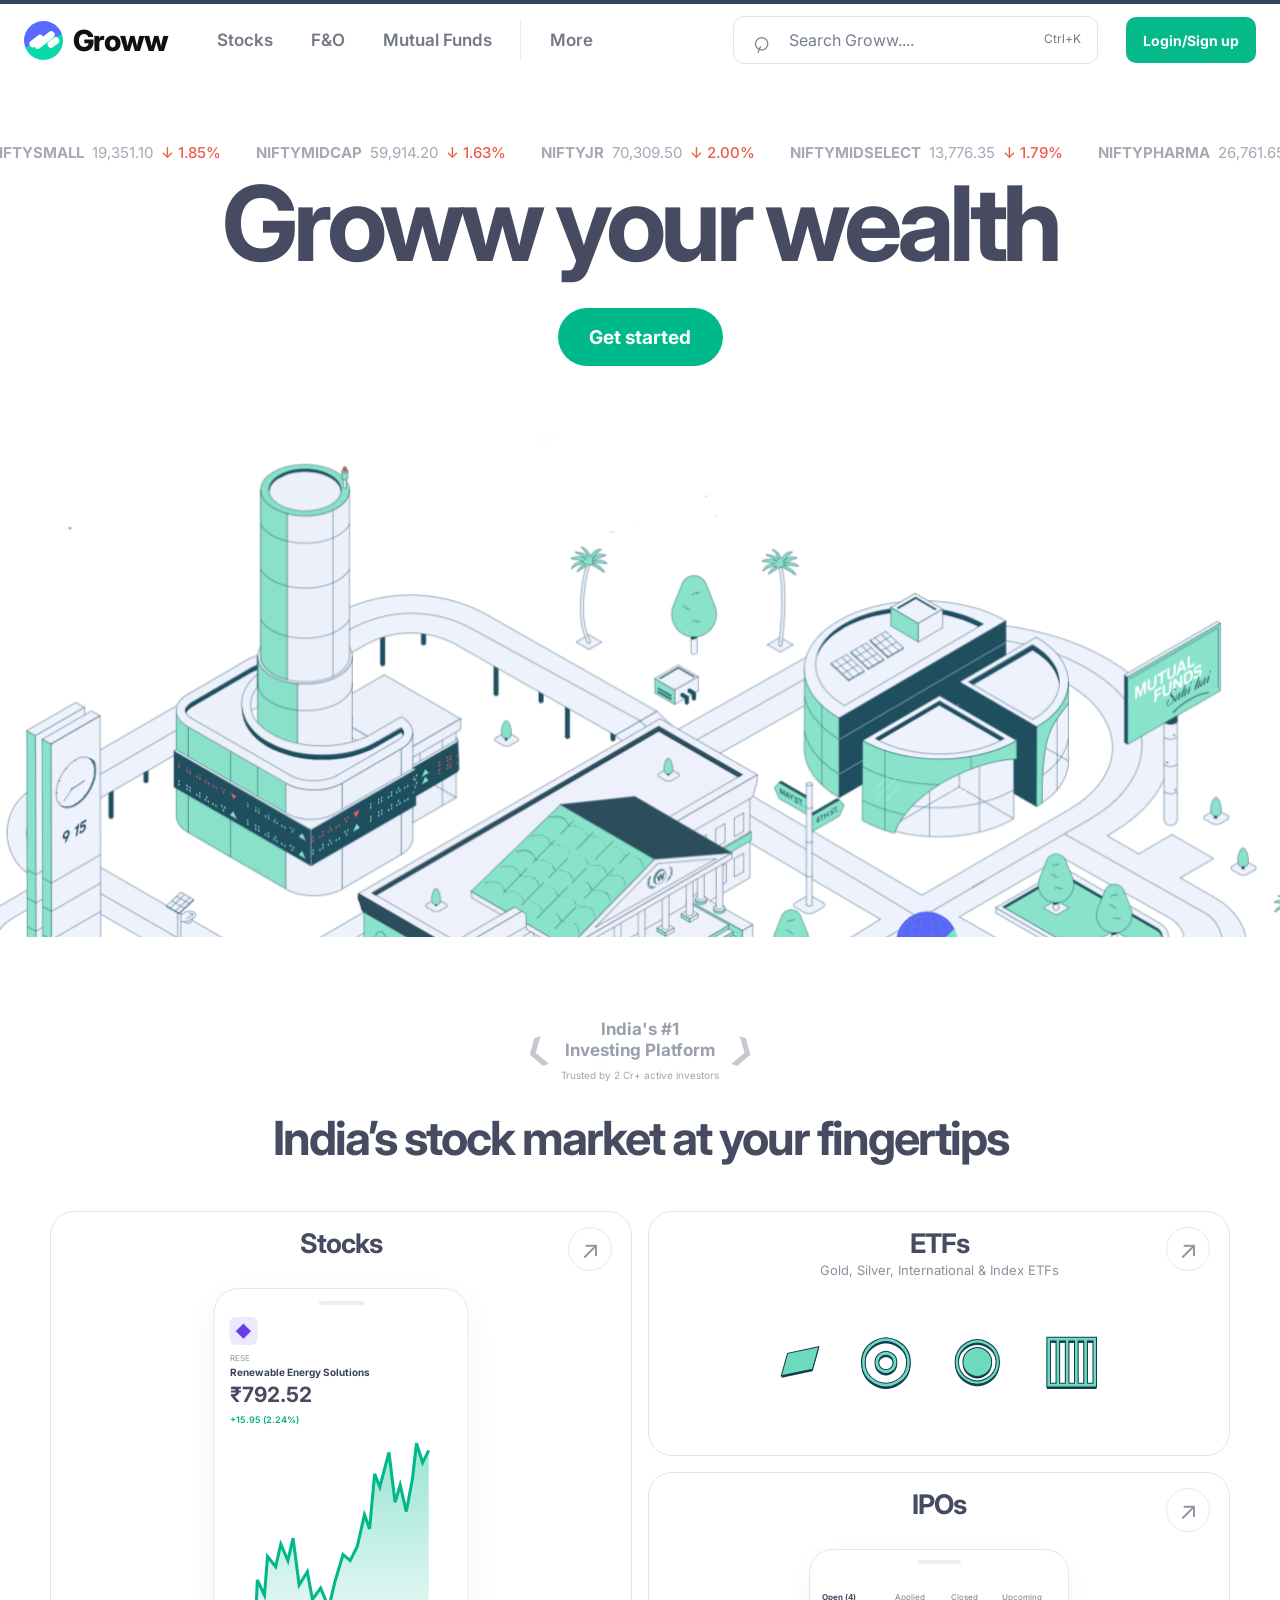
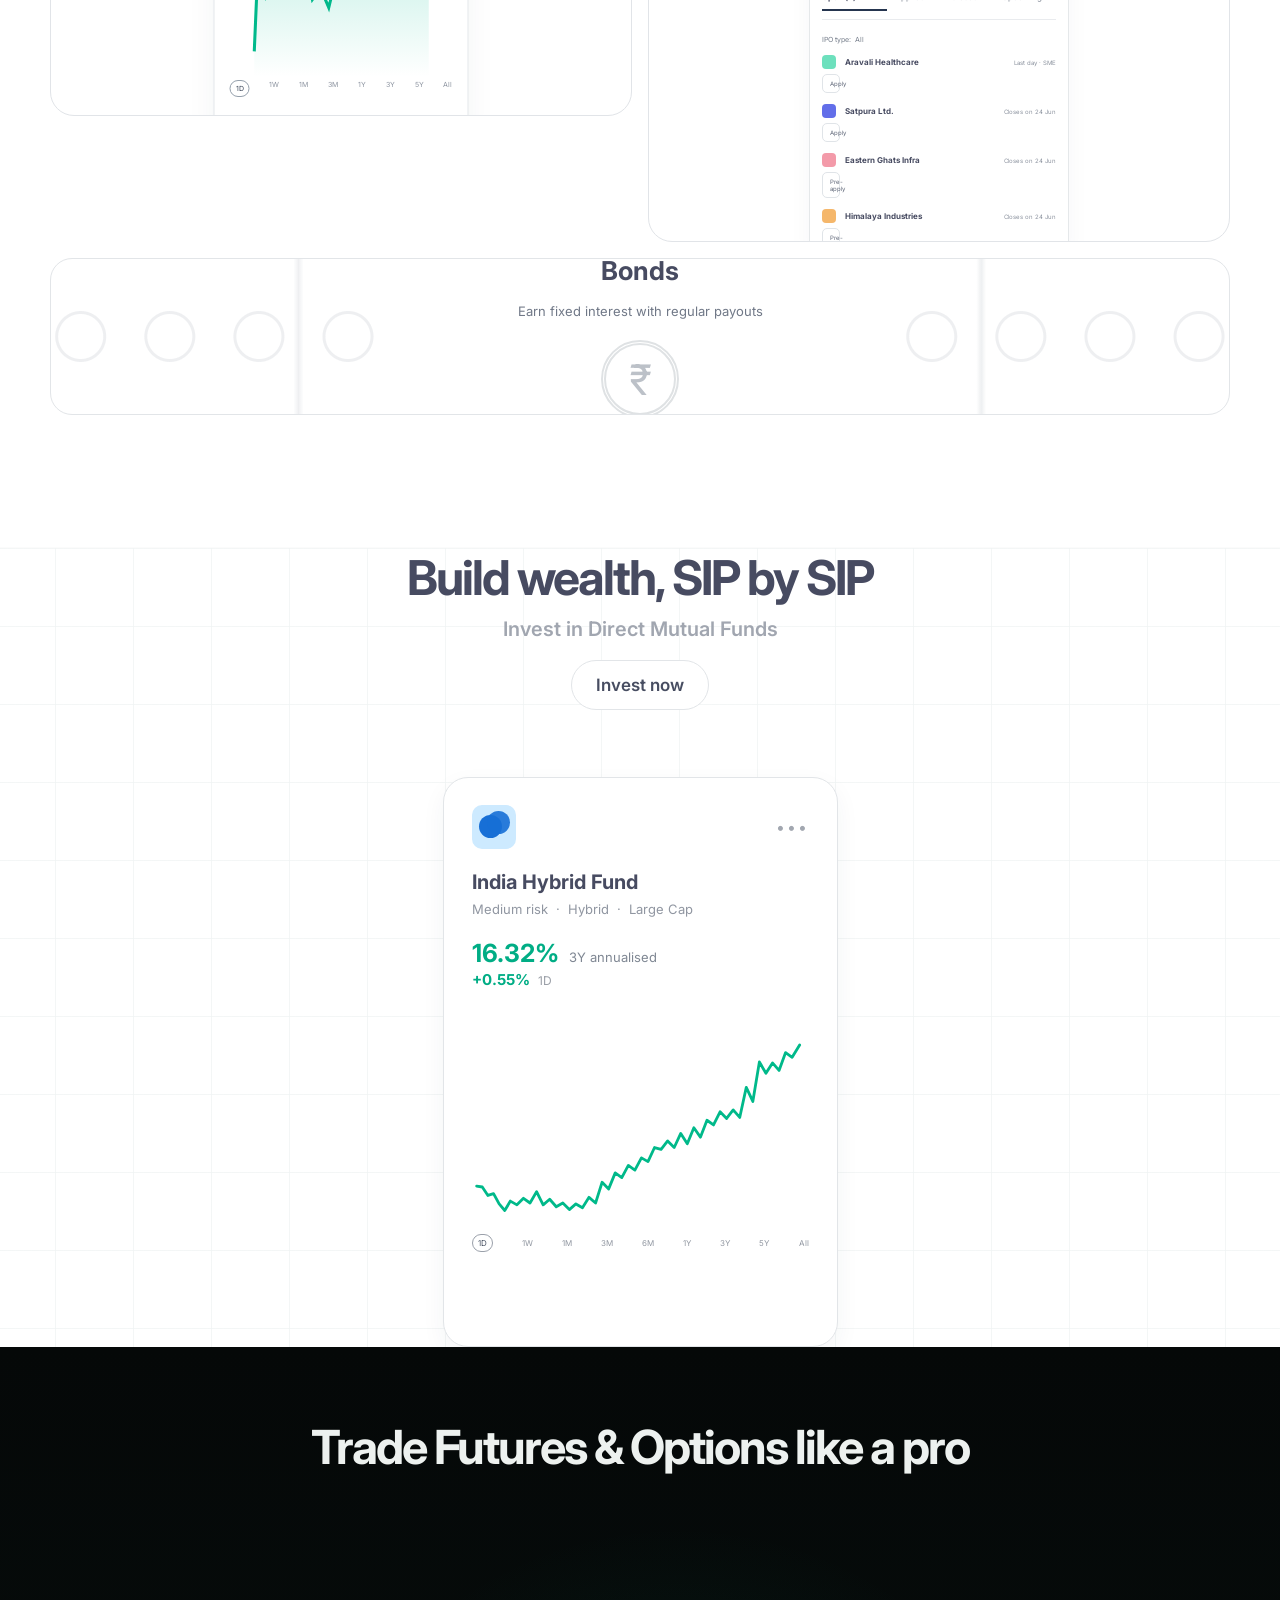
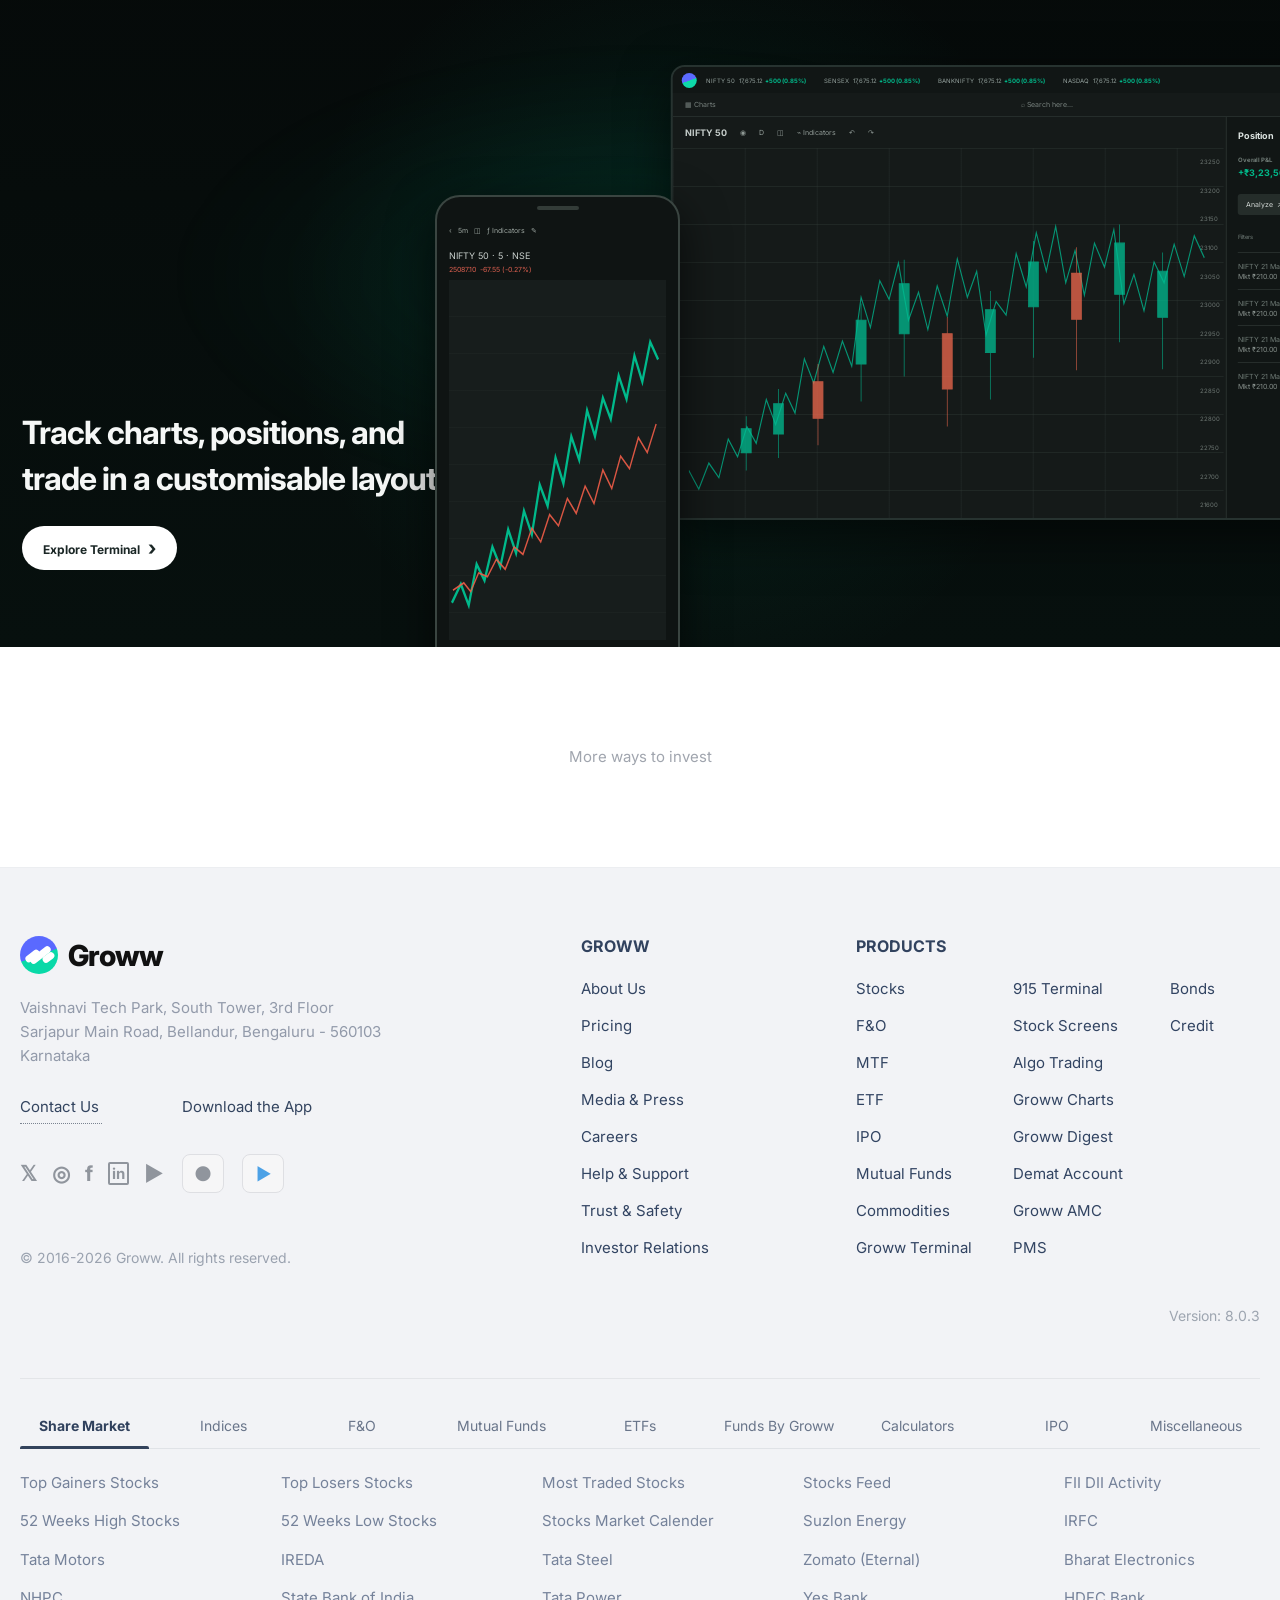
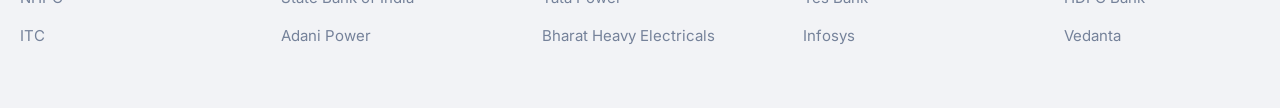
==== commit 4a13a7a8: "Persist Google demo login state" ====
--- a/index.html
+++ b/index.html
@@ -372,6 +372,7 @@
 document.getElementById("googleLogin").addEventListener("click",()=>{
   localStorage.setItem("groww_demo_logged_in","1");
   localStorage.setItem("groww_demo_provider","google");
+  localStorage.setItem("groww_demo_auth_time",String(Date.now()));
   showToast("Login successful");
   setTimeout(()=>location.replace("./dashboard.html"),450);
 });
--- a/login.css
+++ b/login.css
@@ -86,3 +86,18 @@
 .fo-phone{position:absolute;z-index:9;left:34%;top:320px;width:245px;height:500px;background:#0f1413;border:2px solid #3a4541;border-radius:25px 25px 0 0;box-shadow:0 15px 45px rgba(0,0,0,.65);overflow:hidden;padding:29px 12px 0}.phone-notch{position:absolute;left:50%;top:9px;transform:translateX(-50%);width:42px;height:4px;border-radius:3px;background:#333c38}.phone-mini-toolbar{font-size:7px;color:#9aa49f;white-space:nowrap}.phone-title{font-size:9px;color:#c9d0cd;margin-top:15px}.phone-price{font-size:7px;color:#dd6050;margin-top:4px}.fo-phone svg{width:100%;height:360px;margin-top:6px;background:repeating-linear-gradient(#171d1c 0 36px,#202725 37px)}.phone-chart{fill:none;stroke:#00b98b;stroke-width:2.3}.phone-line2{fill:none;stroke:#f05d48;stroke-width:1.4;opacity:.9}
 @media(max-width:900px){.fo-section{height:760px}.fo-header h2{font-size:35px}.fo-stage{height:640px}.terminal-screen{left:50%;top:170px;width:680px;transform:translateX(-25%)}.fo-phone{left:20%;top:295px;transform:scale(.8);transform-origin:top left}.fo-copy{left:20px;bottom:34px}.fo-copy h3{font-size:25px}}
 @media(max-width:600px){.fo-section{height:710px}.fo-header{padding-top:45px}.fo-header h2{font-size:28px}.fo-stage{height:610px}.terminal-screen{left:46%;top:145px;width:650px;transform:scale(.62);transform-origin:top left}.fo-phone{left:13%;top:250px;transform:scale(.58);transform-origin:top left}.fo-copy{left:14px;bottom:28px}.fo-copy h3{font-size:20px}.fo-copy button{height:38px;font-size:11px}}
+
+.site-footer{background:#f2f3f6;border-top:1px solid #eceef1;color:#30415f;padding:68px max(20px,calc((100vw - 1245px)/2)) 0}
+.footer-main{display:grid;grid-template-columns:1.05fr 1.6fr;gap:115px;padding-bottom:55px}
+.footer-brand-col{min-width:0}.footer-brand{display:flex;align-items:center;gap:10px;color:#111;font-size:29px;font-weight:800;letter-spacing:-1px}.footer-mark{width:38px;height:38px}
+.footer-brand-col>p{font-size:15px;line-height:1.6;color:#929aaa;margin:22px 0 29px}
+.footer-contact-row{display:flex;gap:80px;align-items:flex-start}.footer-contact-row>div{display:flex;flex-direction:column}.footer-title-link{font-size:15px;color:#33445f;text-decoration:none}.footer-title-link.plain{text-decoration:none}.footer-rule{width:82px;border-bottom:1px dotted #7a8390;margin-top:7px}
+.social-row{display:flex;align-items:center;gap:15px;margin-top:30px;color:#90959d}.social-row>a{font-weight:700;text-decoration:none;color:#90959d;font-size:21px}.social-row>a:nth-child(4){font-size:15px;border:2px solid #90959d;border-radius:2px;padding:0 2px}.app-badge{width:42px;height:39px;border:1px solid #dedfe3;border-radius:8px;display:grid;place-items:center;margin-left:3px;background:#f6f6f7}.app-badge.apple{font-size:20px}.app-badge.play{font-size:17px;color:#4ca1e6}
+.copyright{font-size:14px;color:#9aa2af;margin-top:56px}
+.footer-links{display:grid;grid-template-columns:220px 1fr;gap:55px}.footer-col h4{font-size:16px;color:#31425e;margin:0 0 23px}.footer-col>a{display:block;font-size:15px;color:#324462;margin:0 0 18px;text-decoration:none}.product-link-grid{display:grid;grid-template-columns:1fr 1fr 90px;gap:36px}.product-link-grid a{display:block;font-size:15px;color:#324462;margin:0 0 18px;text-decoration:none}
+.footer-meta{display:flex;justify-content:flex-end;color:#9da5b0;font-size:14px;border-top:1px solid transparent;margin-top:-24px;padding-bottom:54px}
+.seo-footer{border-top:1px solid #e3e5e8;padding-bottom:44px}.seo-tabs{height:70px;display:grid;grid-template-columns:repeat(9,1fr);align-items:end;border-bottom:1px solid #e0e3e7;gap:10px}.seo-tabs button{height:46px;background:transparent;border:0;color:#69758a;font-size:14px;position:relative}.seo-tabs button.active{color:#30415d;font-weight:700}.seo-tabs button.active:after{content:"";position:absolute;height:3px;left:0;right:0;bottom:-1px;background:#33435c;border-radius:2px 2px 0 0}
+.seo-grid{display:grid;grid-template-columns:repeat(5,1fr);gap:65px;padding-top:24px}.seo-grid a{display:block;color:#75829a;font-size:15px;line-height:1.35;margin-bottom:18px;text-decoration:none}
+
+@media(max-width:1000px){.site-footer{padding-left:28px;padding-right:28px}.footer-main{grid-template-columns:1fr;gap:50px}.footer-meta{justify-content:flex-start;margin-top:0;padding-bottom:35px}.footer-links{grid-template-columns:200px 1fr}.seo-tabs{grid-template-columns:repeat(5,1fr);height:auto}.seo-tabs button{padding:18px 4px}.seo-grid{grid-template-columns:repeat(3,1fr);gap:35px}}
+@media(max-width:650px){.site-footer{padding:48px 18px 0}.footer-brand{font-size:24px}.footer-brand-col>p{font-size:12px}.footer-contact-row{gap:40px}.social-row{gap:11px}.copyright{font-size:11px;margin-top:40px}.footer-links{grid-template-columns:1fr;gap:25px}.product-link-grid{grid-template-columns:1fr 1fr;gap:15px}.footer-col>a,.product-link-grid a{font-size:12px;margin-bottom:12px}.seo-tabs{grid-template-columns:repeat(3,1fr)}.seo-grid{grid-template-columns:repeat(2,1fr);gap:20px}.seo-grid a{font-size:12px;margin-bottom:13px}.footer-meta{font-size:11px}}
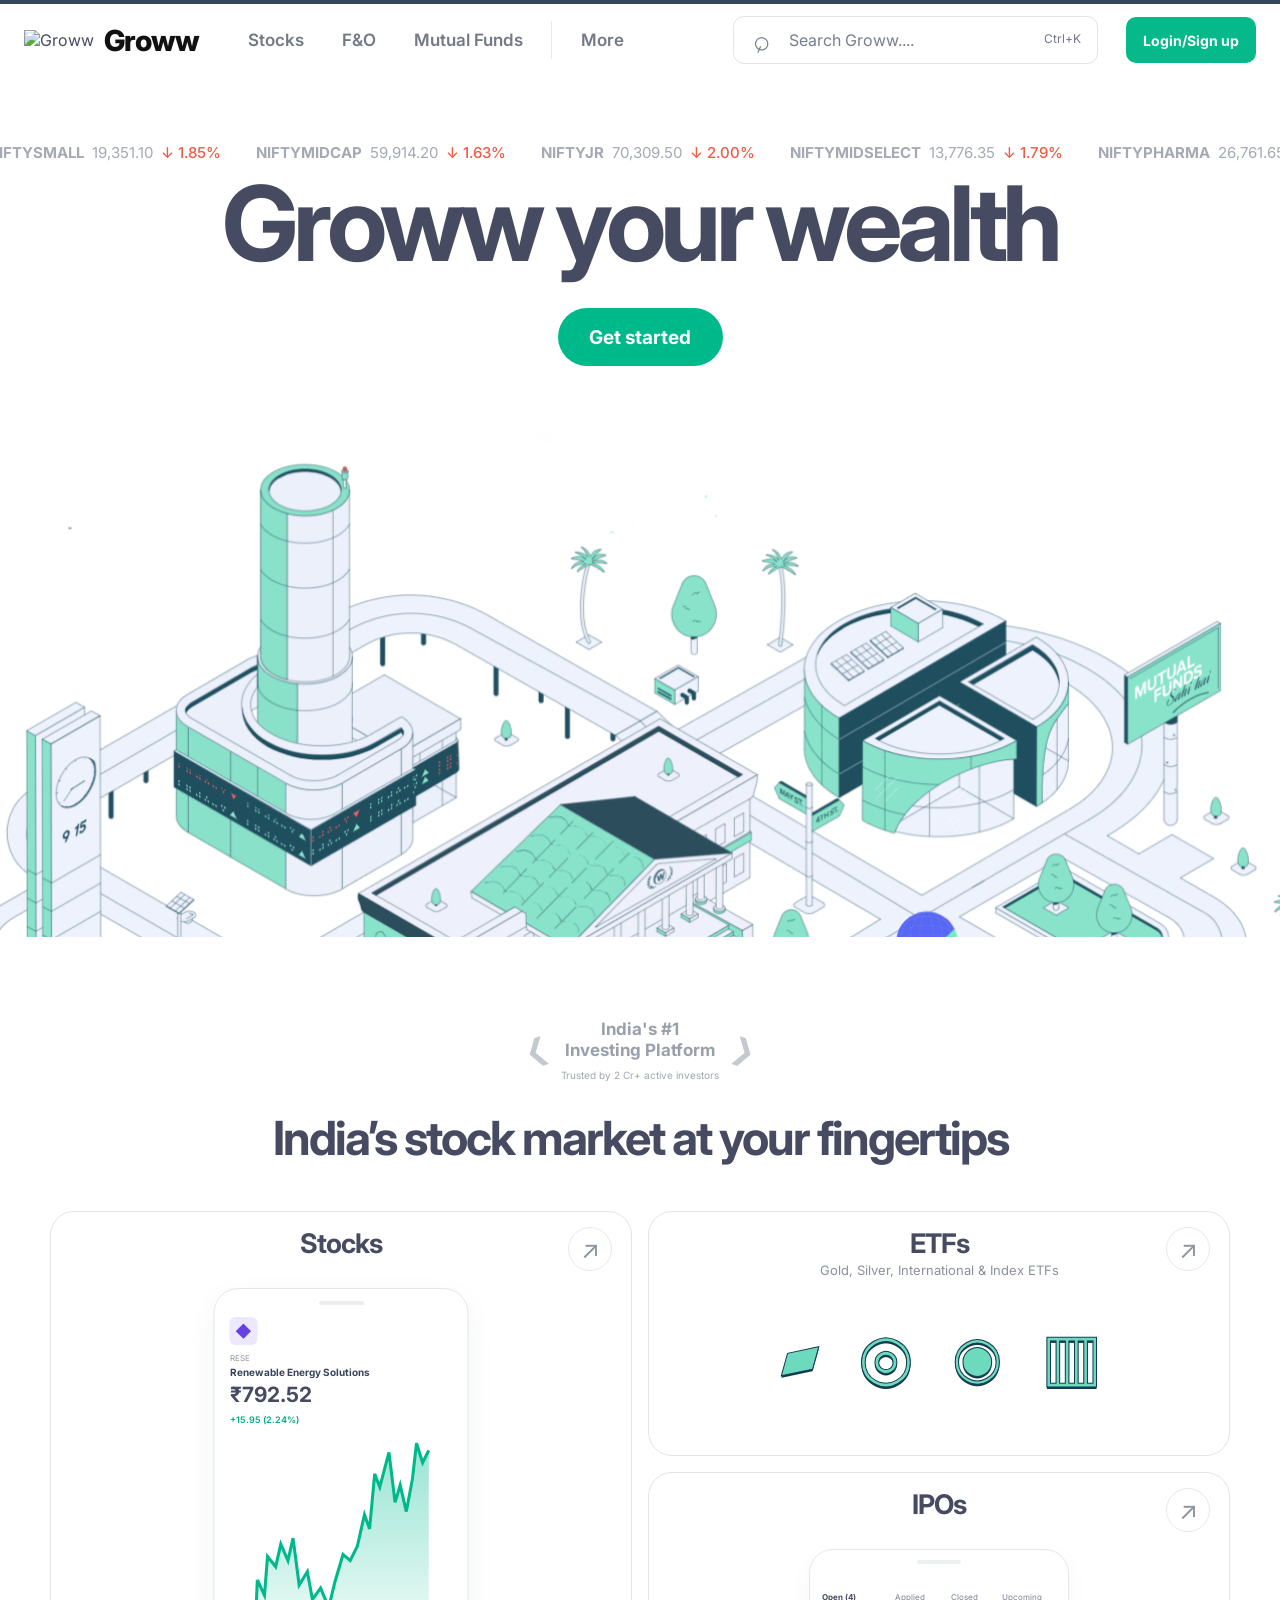
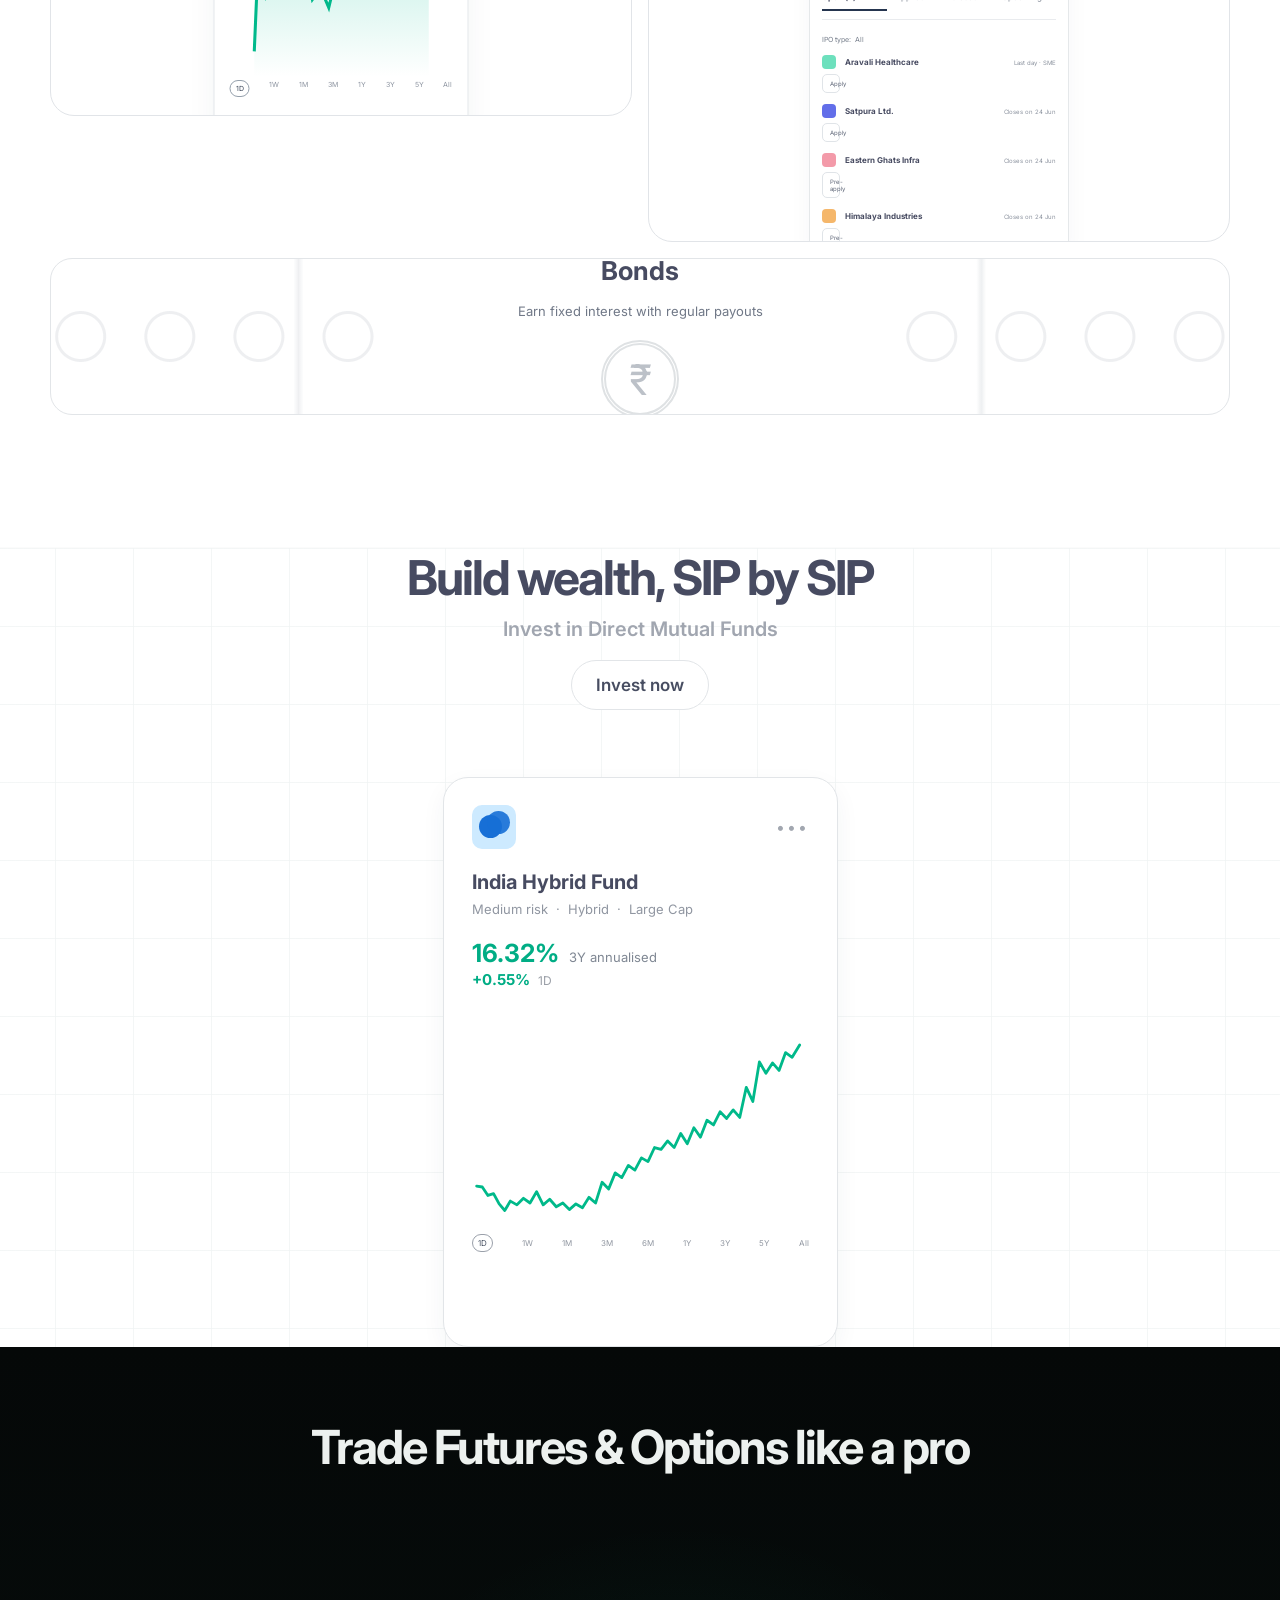
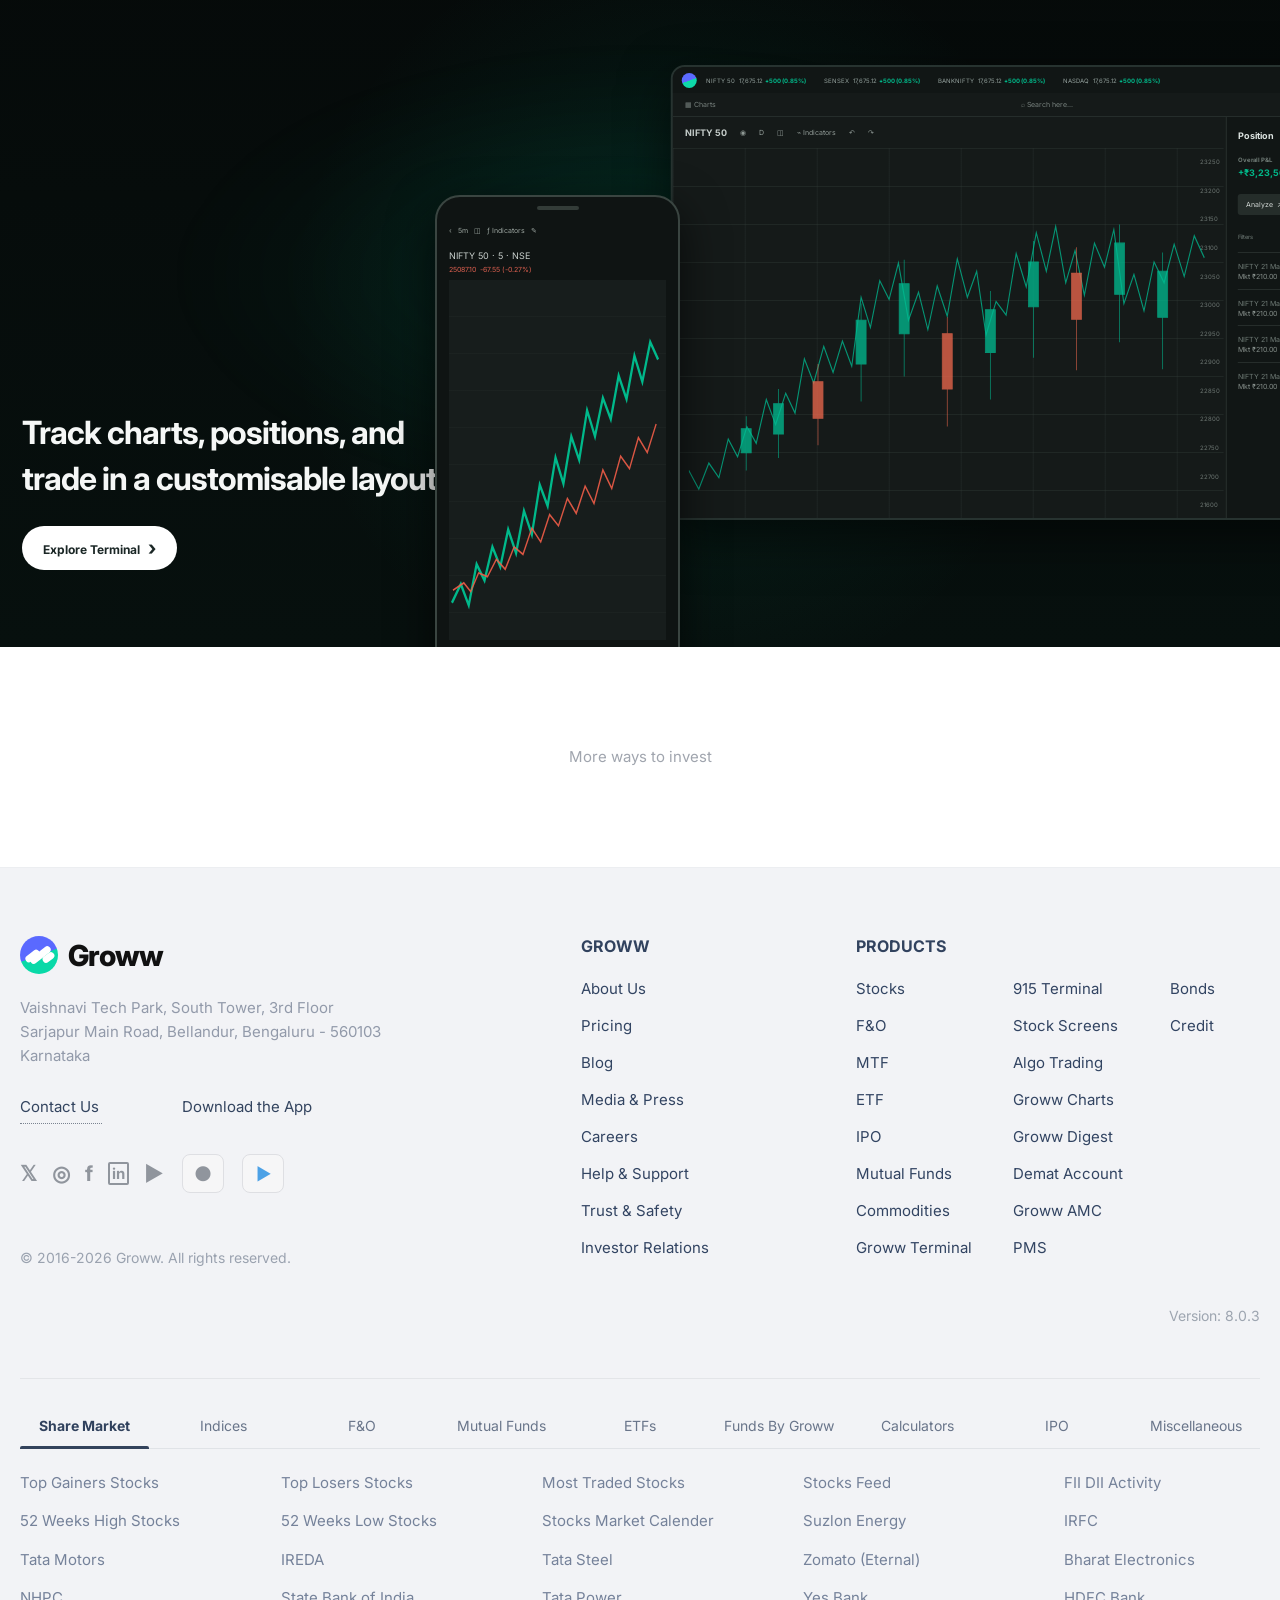
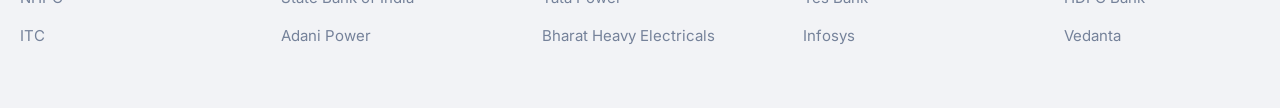
==== commit 124016cc: "Use provided logo and favicon" ====
--- a/index.html
+++ b/index.html
@@ -9,7 +9,7 @@
 <link rel="preconnect" href="https://fonts.gstatic.com" crossorigin>
 <link href="https://fonts.googleapis.com/css2?family=Inter:wght@400;500;600;700;800&display=swap" rel="stylesheet">
 <link rel="stylesheet" href="./login.css">
-</head>
+<link rel="icon" href="https://play-lh.googleusercontent.com/dG1q2wx6Nk3aN6FIna144DYXI51P1cnbmBSRSvxKMZcZEDXcBv1-clSpc_PgjsE-UkGUCmX1kvRF-D443l3e=w240-h480-rw" type="image/png"><link rel="apple-touch-icon" href="https://play-lh.googleusercontent.com/dG1q2wx6Nk3aN6FIna144DYXI51P1cnbmBSRSvxKMZcZEDXcBv1-clSpc_PgjsE-UkGUCmX1kvRF-D443l3e=w240-h480-rw"></head>
 <body>
 <script>
 if(localStorage.getItem("groww_demo_logged_in")==="1") location.replace("./dashboard.html");
@@ -19,7 +19,7 @@
 <header class="landing-header">
   <div class="landing-inner">
     <a class="brand" href="#">
-      <span class="groww-mark"><i></i><i></i><i></i></span>
+      <img class="site-logo site-logo-landing" src="https://play-lh.googleusercontent.com/dG1q2wx6Nk3aN6FIna144DYXI51P1cnbmBSRSvxKMZcZEDXcBv1-clSpc_PgjsE-UkGUCmX1kvRF-D443l3e=w240-h480-rw" alt="Groww">
       <span class="brand-name">Groww</span>
     </a>
     <nav class="landing-nav">
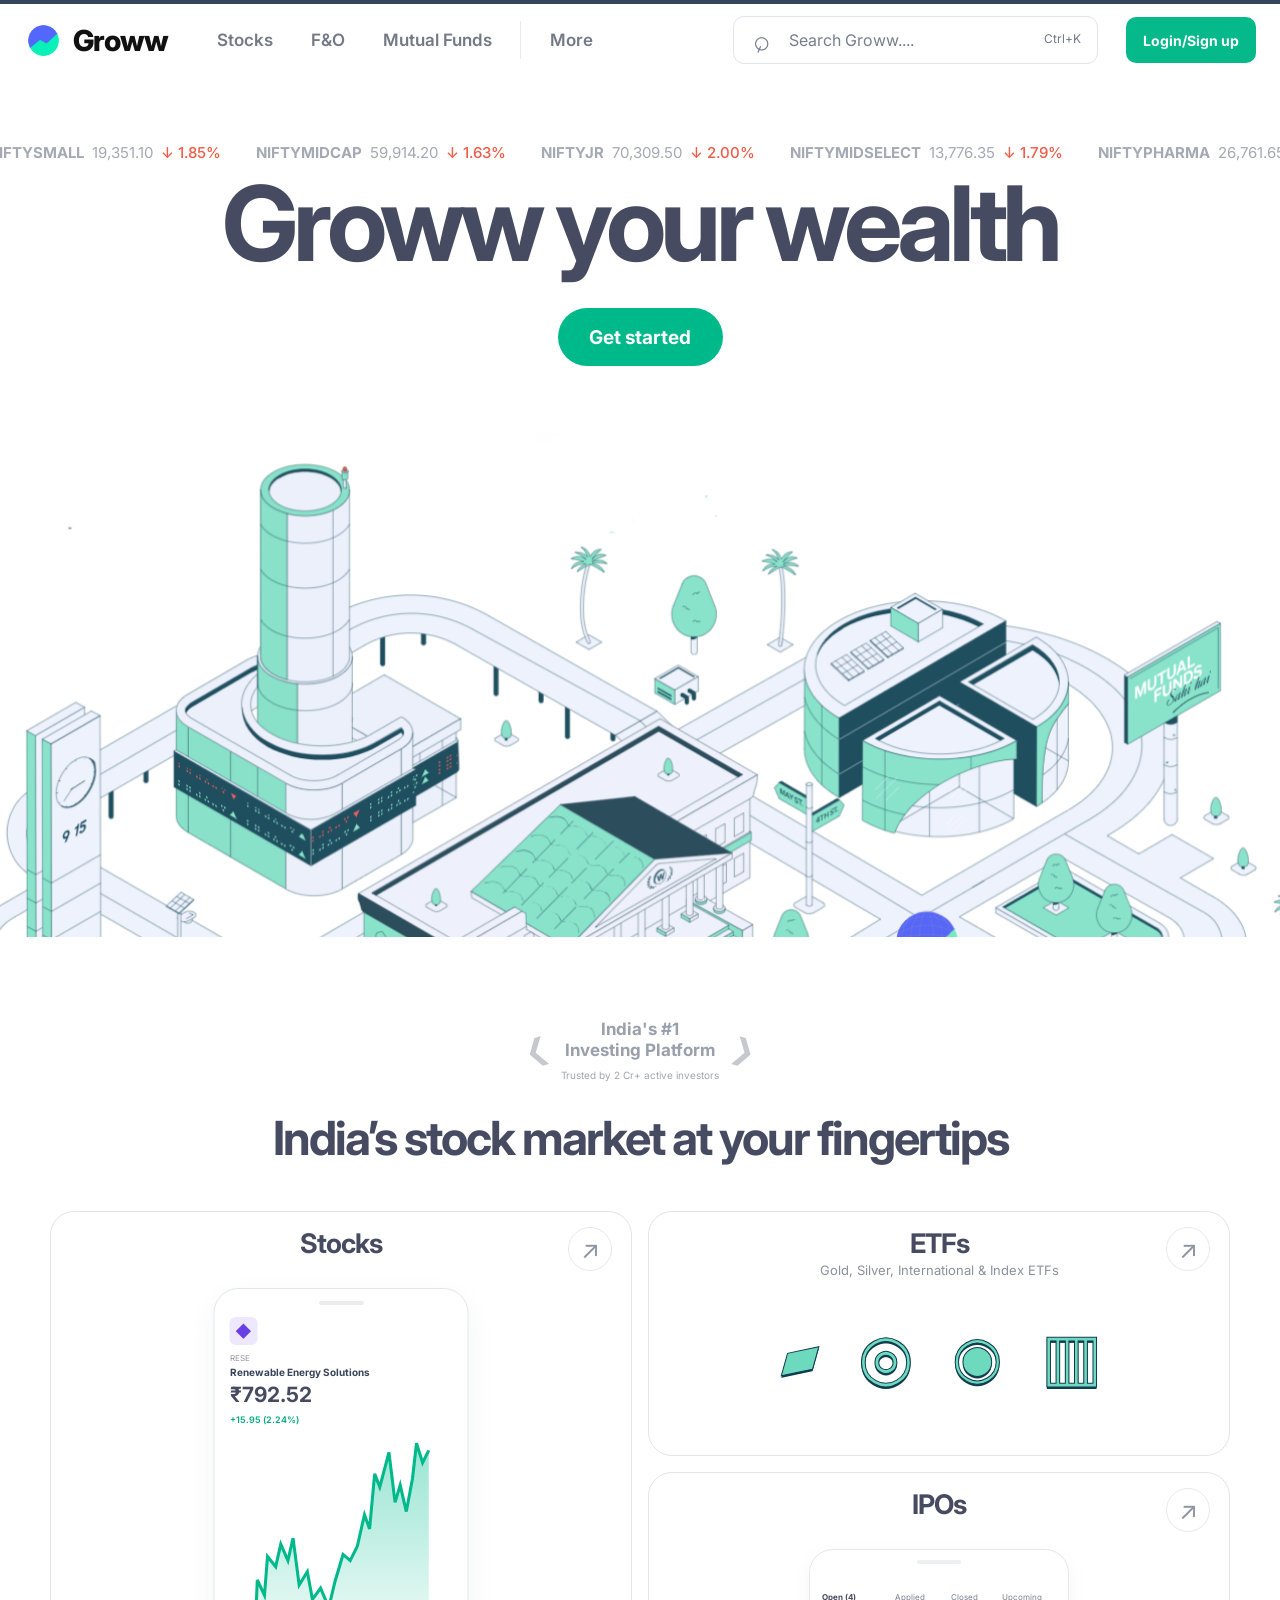
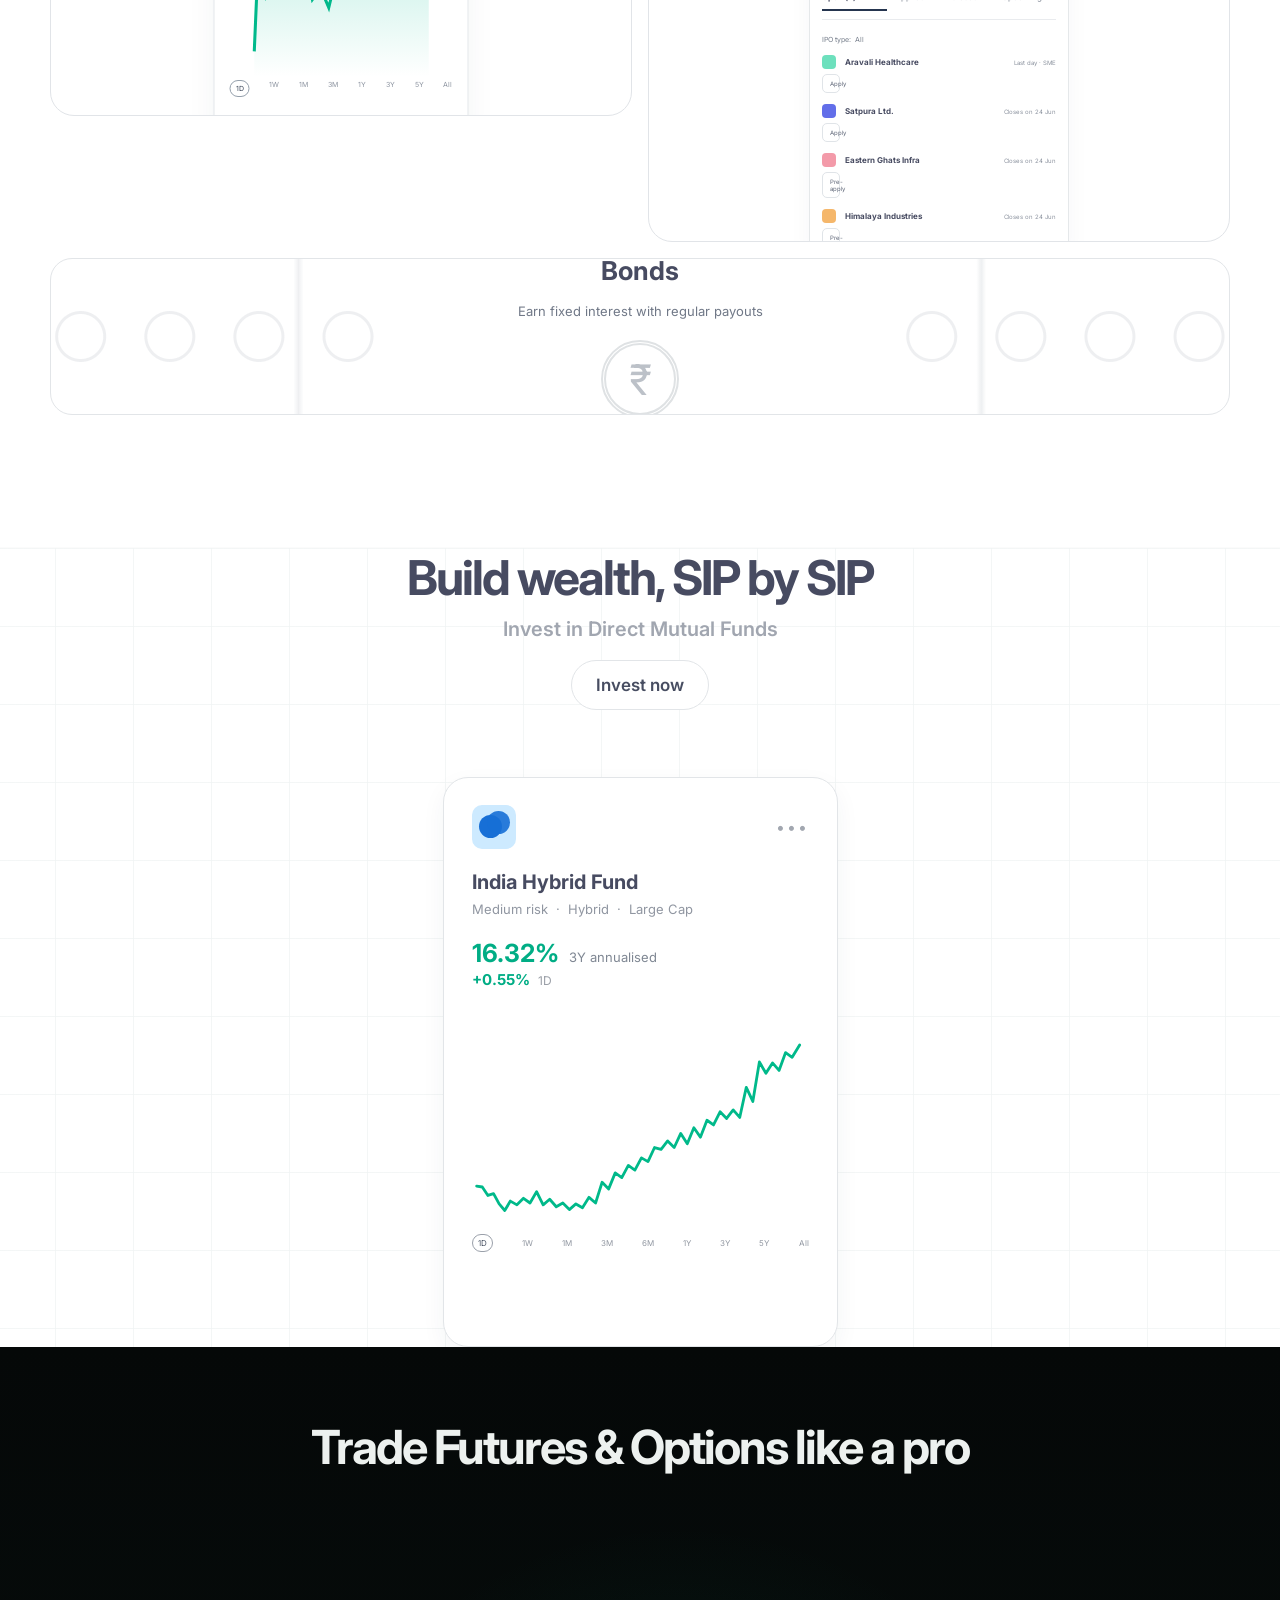
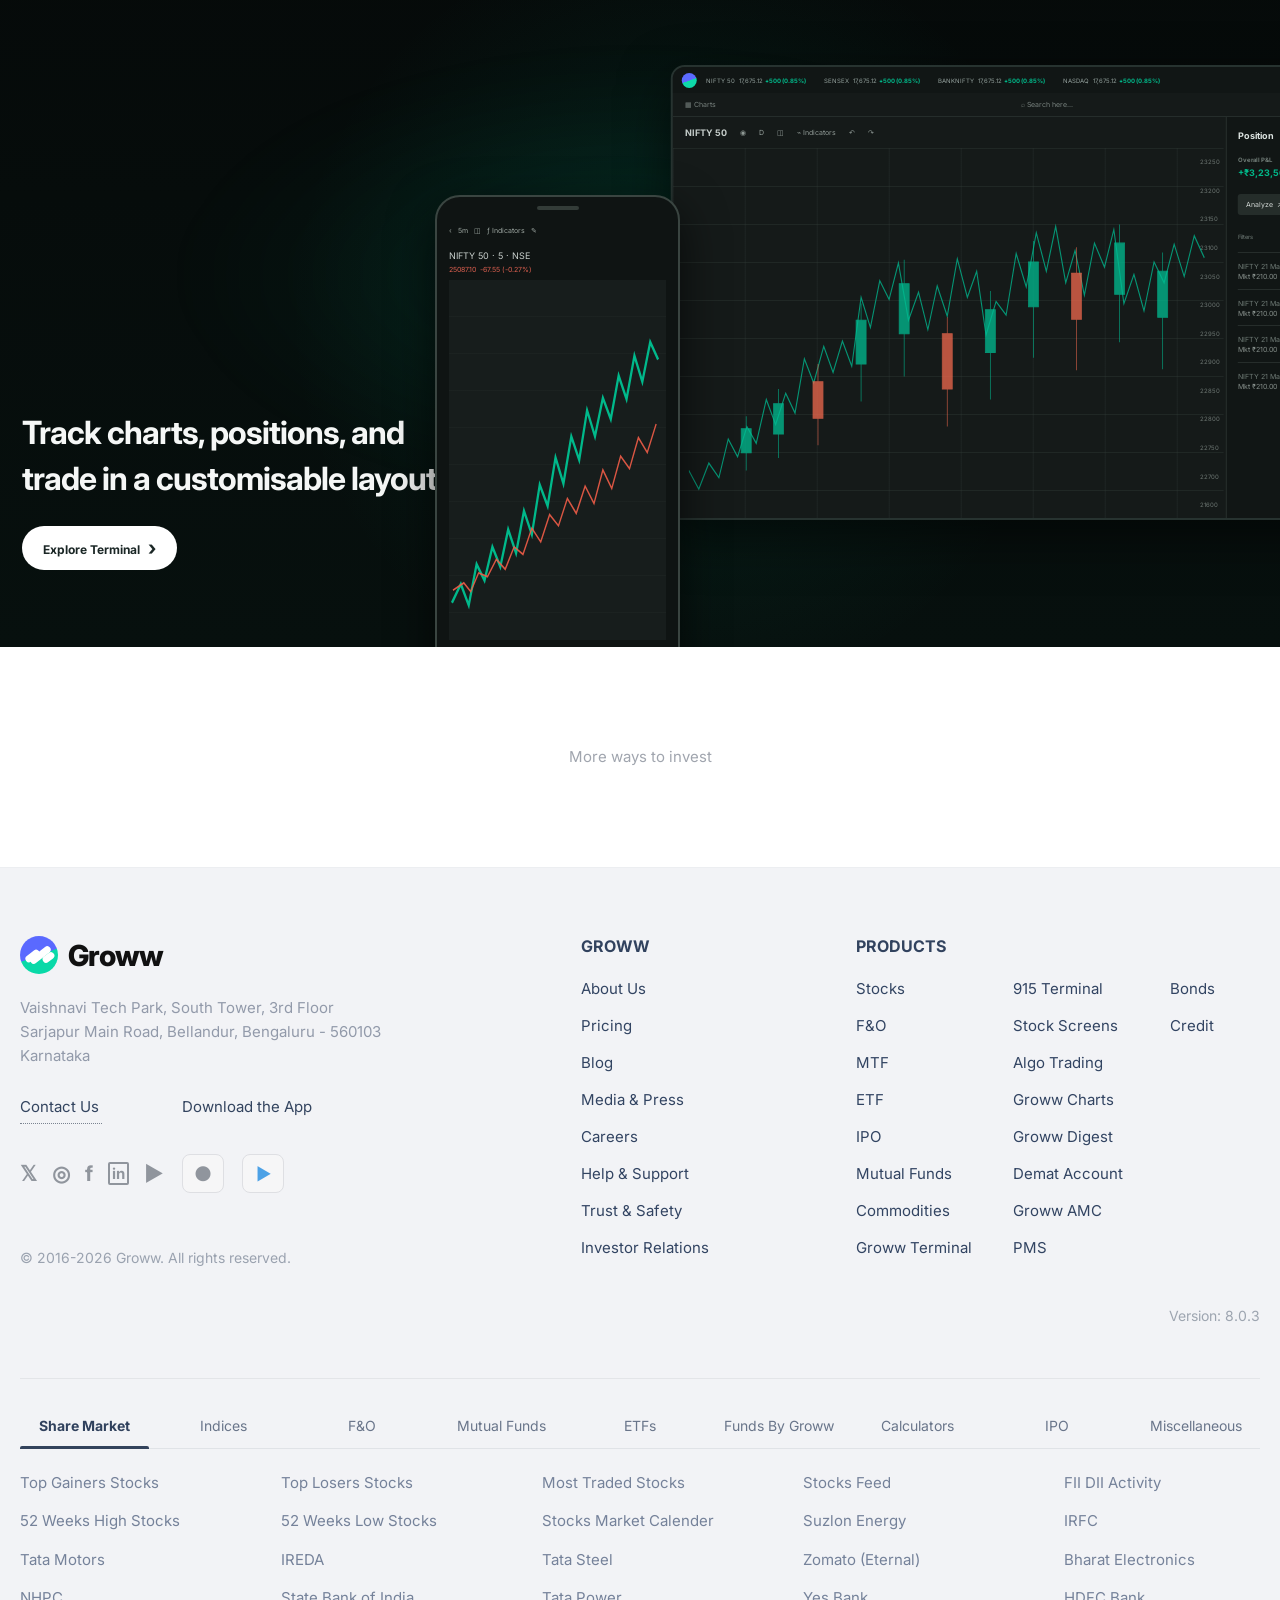
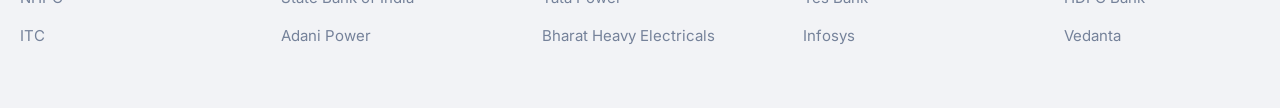
==== commit d9a595d8: "Use root favicon.png for logo and favicon" ====
--- a/index.html
+++ b/index.html
@@ -9,7 +9,7 @@
 <link rel="preconnect" href="https://fonts.gstatic.com" crossorigin>
 <link href="https://fonts.googleapis.com/css2?family=Inter:wght@400;500;600;700;800&display=swap" rel="stylesheet">
 <link rel="stylesheet" href="./login.css">
-<link rel="icon" href="https://play-lh.googleusercontent.com/dG1q2wx6Nk3aN6FIna144DYXI51P1cnbmBSRSvxKMZcZEDXcBv1-clSpc_PgjsE-UkGUCmX1kvRF-D443l3e=w240-h480-rw" type="image/png"><link rel="apple-touch-icon" href="https://play-lh.googleusercontent.com/dG1q2wx6Nk3aN6FIna144DYXI51P1cnbmBSRSvxKMZcZEDXcBv1-clSpc_PgjsE-UkGUCmX1kvRF-D443l3e=w240-h480-rw"></head>
+<link rel="icon" href="/favicon.png" type="image/png"><link rel="apple-touch-icon" href="/favicon.png"></head>
 <body>
 <script>
 if(localStorage.getItem("groww_demo_logged_in")==="1") location.replace("./dashboard.html");
@@ -19,7 +19,7 @@
 <header class="landing-header">
   <div class="landing-inner">
     <a class="brand" href="#">
-      <img class="site-logo site-logo-landing" src="https://play-lh.googleusercontent.com/dG1q2wx6Nk3aN6FIna144DYXI51P1cnbmBSRSvxKMZcZEDXcBv1-clSpc_PgjsE-UkGUCmX1kvRF-D443l3e=w240-h480-rw" alt="Groww">
+      <img class="site-logo site-logo-landing" src="/favicon.png" alt="Groww">
       <span class="brand-name">Groww</span>
     </a>
     <nav class="landing-nav">
--- a/login.css
+++ b/login.css
@@ -101,3 +101,5 @@
 
 @media(max-width:1000px){.site-footer{padding-left:28px;padding-right:28px}.footer-main{grid-template-columns:1fr;gap:50px}.footer-meta{justify-content:flex-start;margin-top:0;padding-bottom:35px}.footer-links{grid-template-columns:200px 1fr}.seo-tabs{grid-template-columns:repeat(5,1fr);height:auto}.seo-tabs button{padding:18px 4px}.seo-grid{grid-template-columns:repeat(3,1fr);gap:35px}}
 @media(max-width:650px){.site-footer{padding:48px 18px 0}.footer-brand{font-size:24px}.footer-brand-col>p{font-size:12px}.footer-contact-row{gap:40px}.social-row{gap:11px}.copyright{font-size:11px;margin-top:40px}.footer-links{grid-template-columns:1fr;gap:25px}.product-link-grid{grid-template-columns:1fr 1fr;gap:15px}.footer-col>a,.product-link-grid a{font-size:12px;margin-bottom:12px}.seo-tabs{grid-template-columns:repeat(3,1fr)}.seo-grid{grid-template-columns:repeat(2,1fr);gap:20px}.seo-grid a{font-size:12px;margin-bottom:13px}.footer-meta{font-size:11px}}
+
+.site-logo{display:block;width:39px;height:39px;object-fit:cover;border-radius:50%;overflow:hidden}.site-logo-dashboard,.site-logo-orders{width:39px;height:39px;border-radius:50%;object-fit:cover}.site-logo-landing{width:39px;height:39px;border-radius:50%;object-fit:cover}
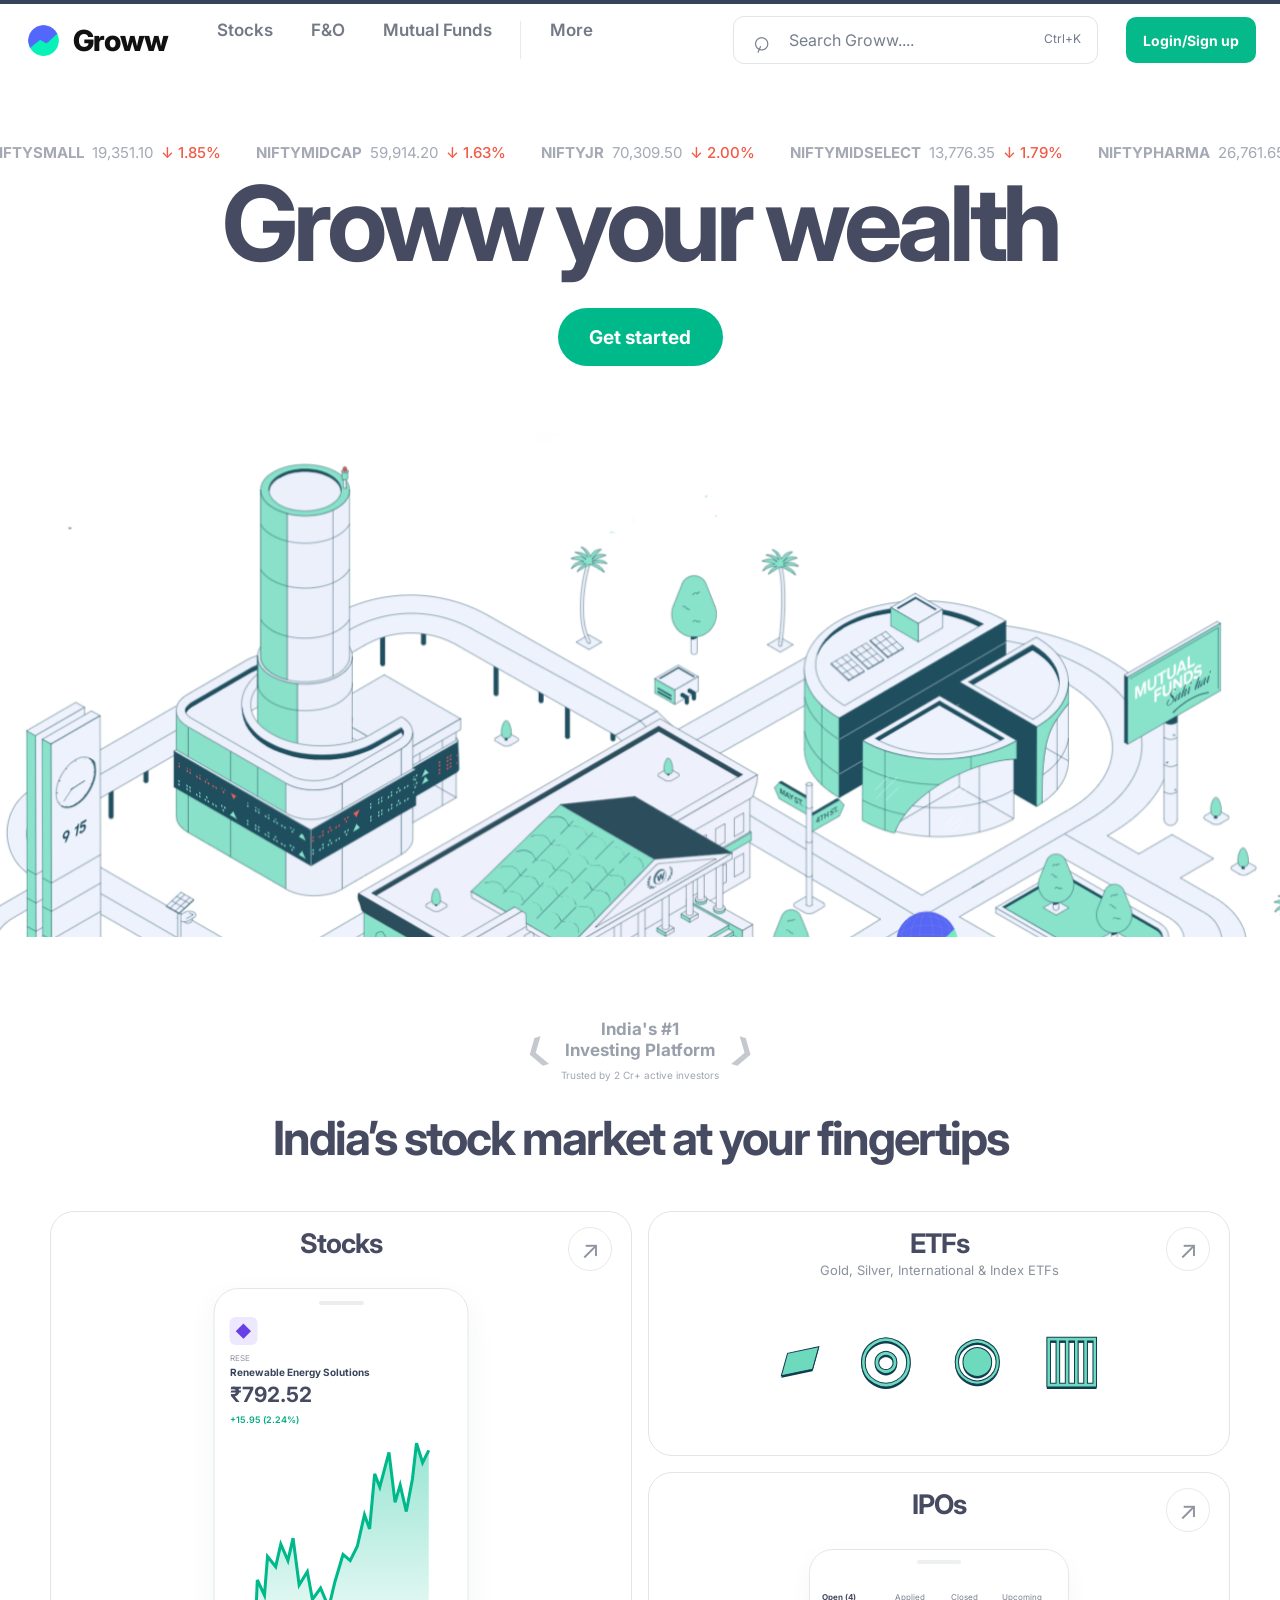
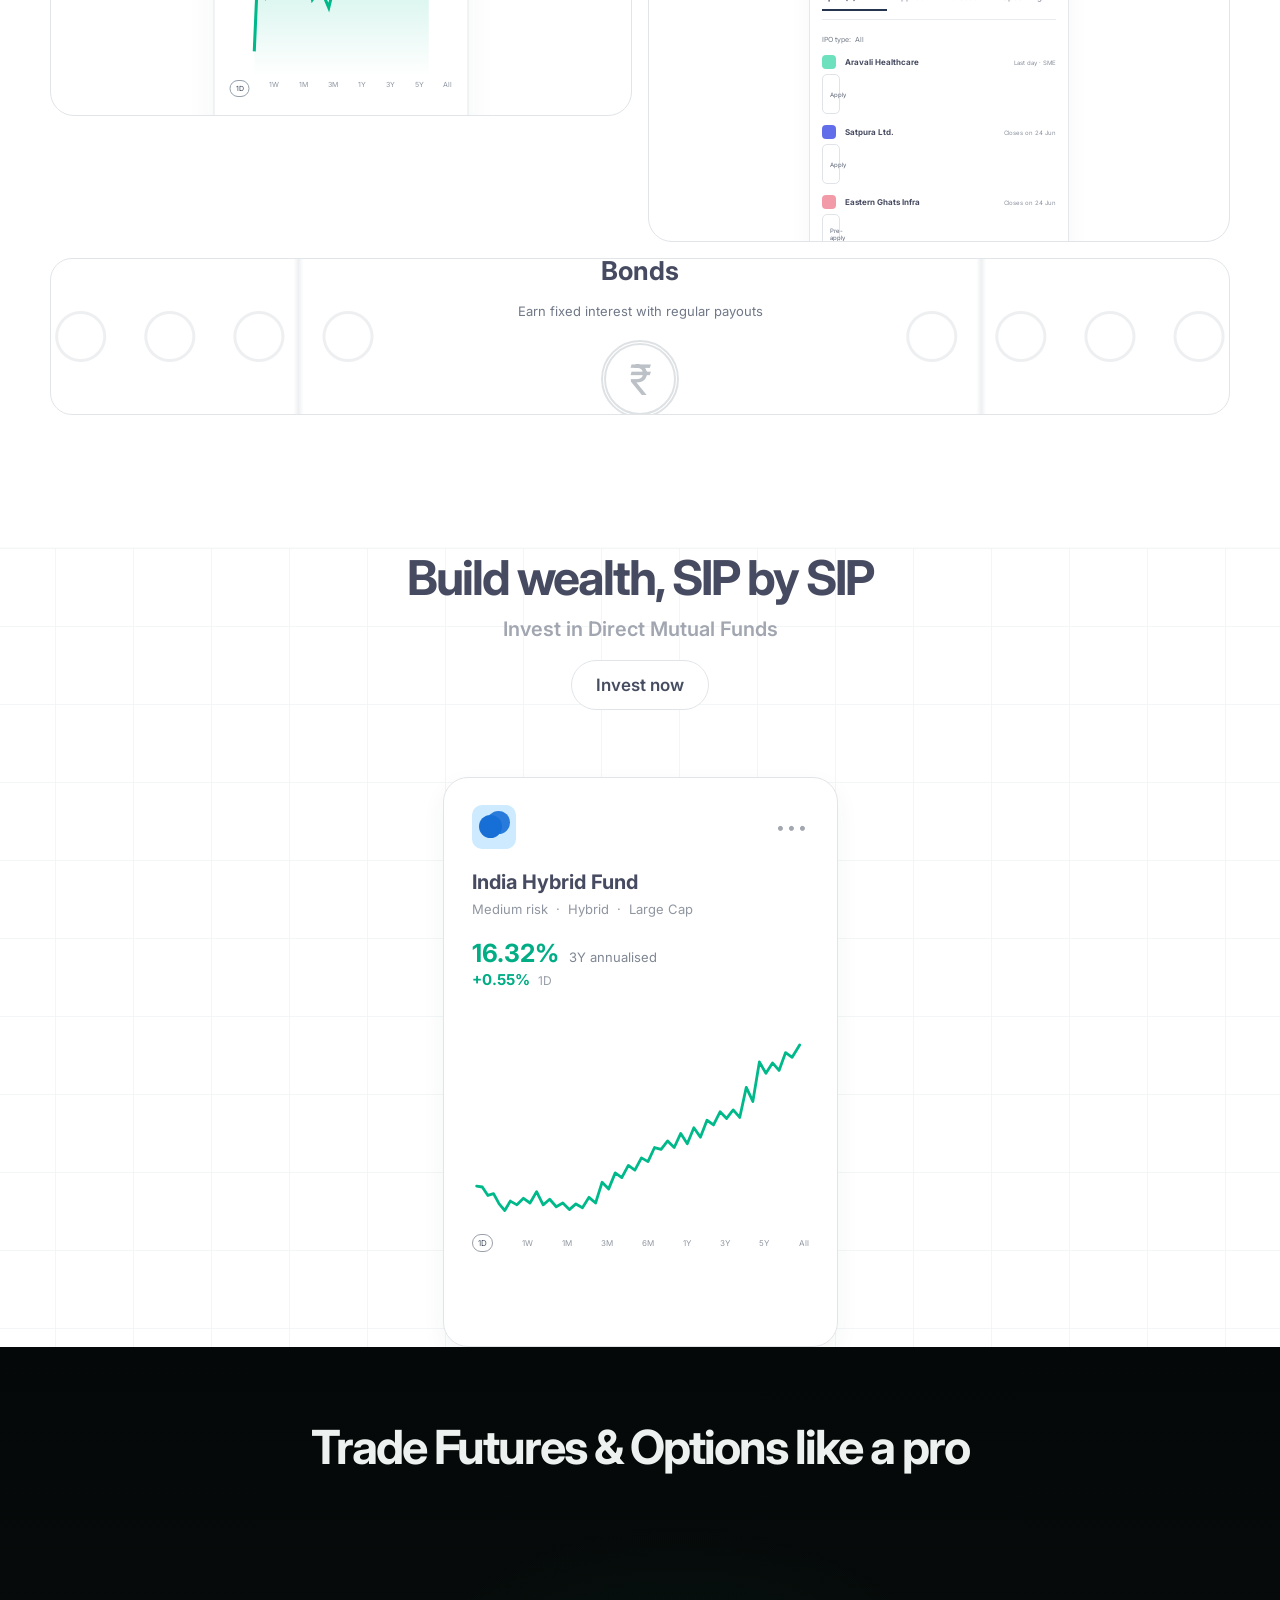
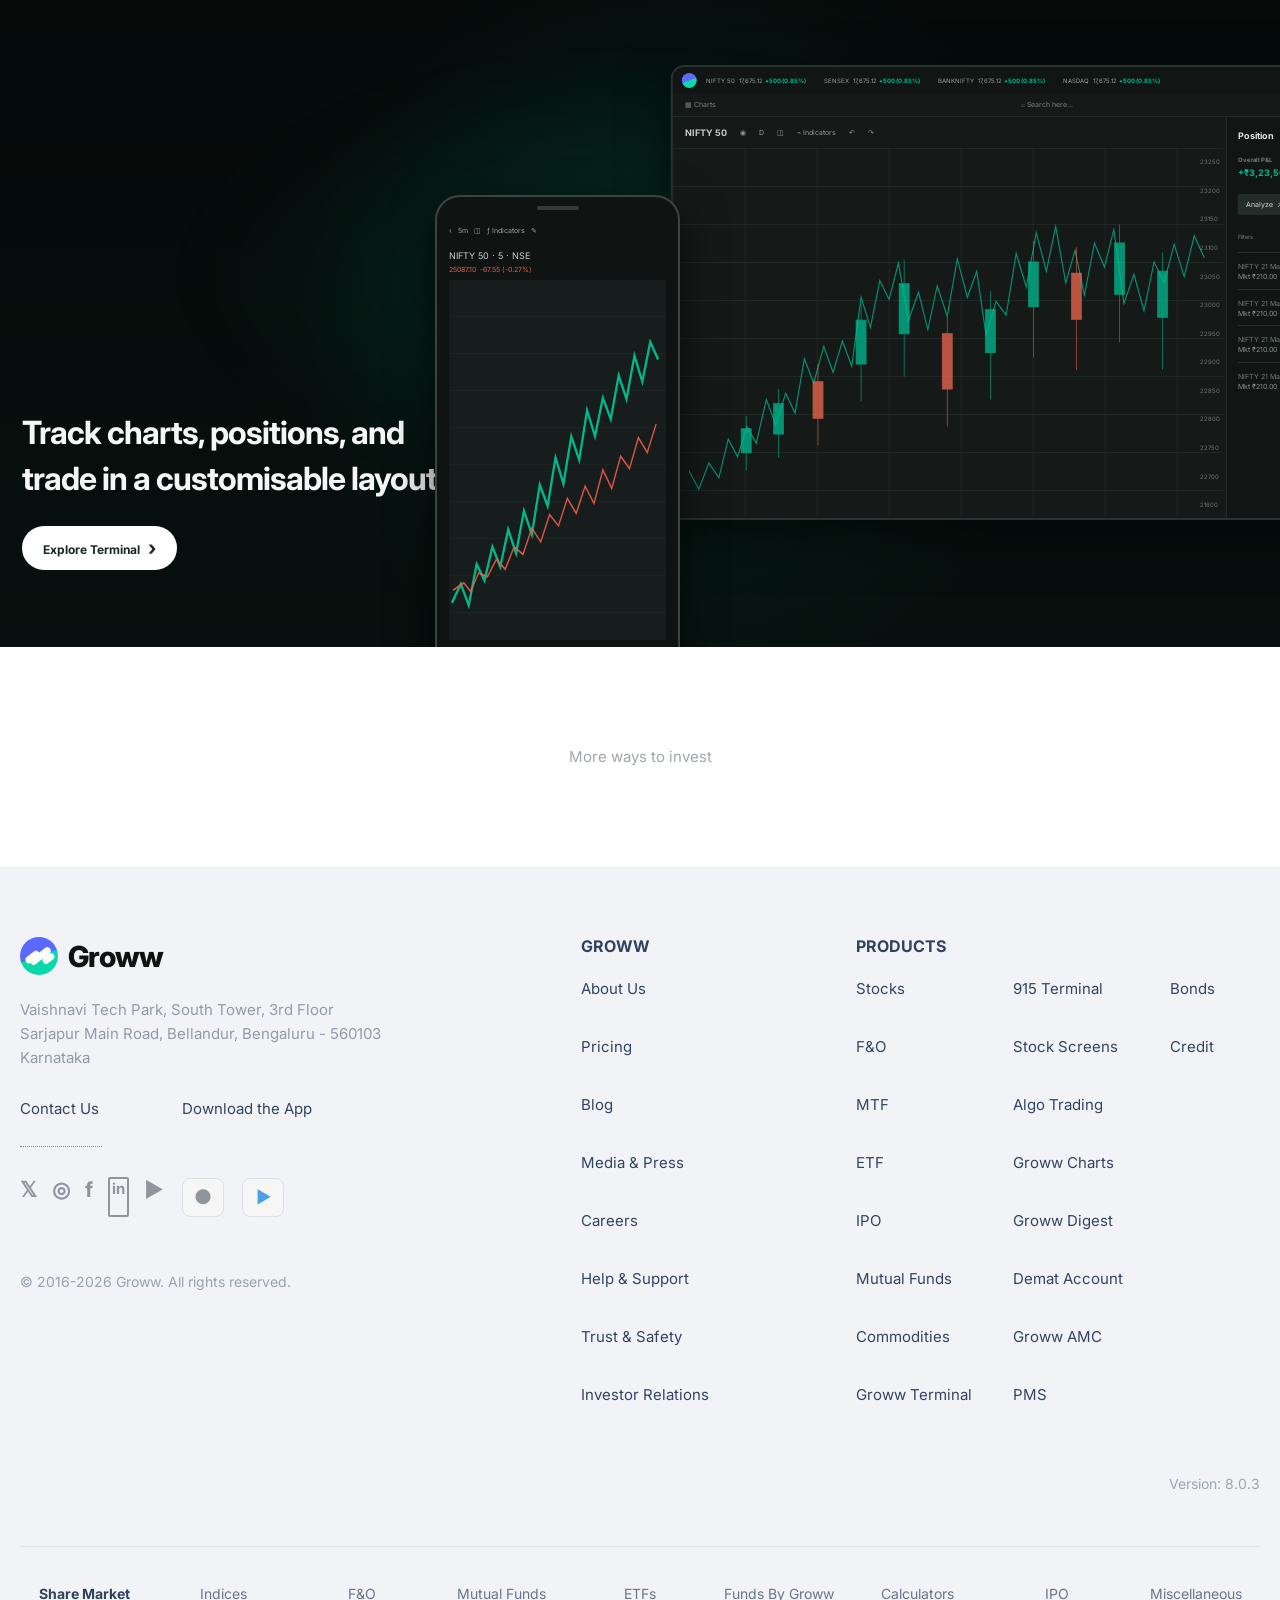
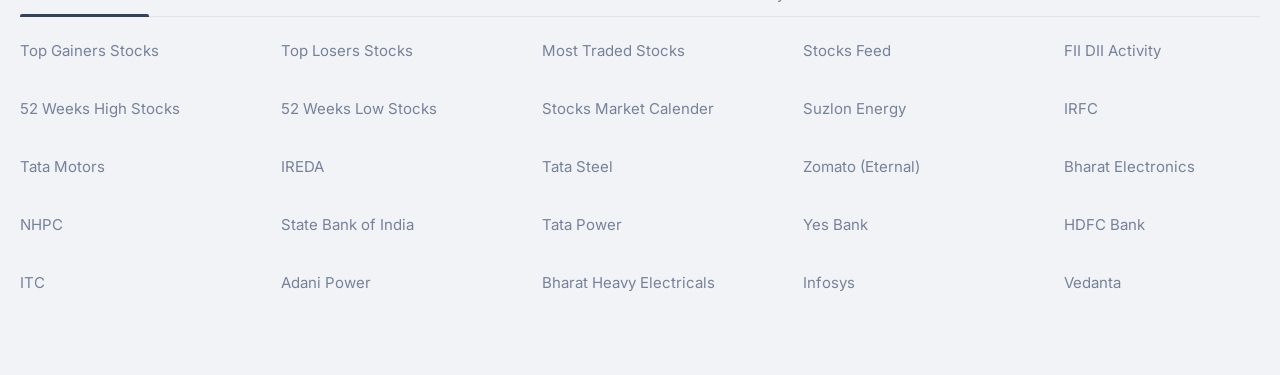
==== commit d755ccd2: "Load global responsive stylesheet" ====
--- a/index.html
+++ b/index.html
@@ -9,7 +9,8 @@
 <link rel="preconnect" href="https://fonts.gstatic.com" crossorigin>
 <link href="https://fonts.googleapis.com/css2?family=Inter:wght@400;500;600;700;800&display=swap" rel="stylesheet">
 <link rel="stylesheet" href="./login.css">
-<link rel="icon" href="/favicon.png" type="image/png"><link rel="apple-touch-icon" href="/favicon.png"></head>
+<link rel="icon" href="/favicon.png" type="image/png"><link rel="apple-touch-icon" href="/favicon.png"><link rel="stylesheet" href="/responsive.css">
+</head>
 <body>
 <script>
 if(localStorage.getItem("groww_demo_logged_in")==="1") location.replace("./dashboard.html");
--- a/responsive.css
+++ b/responsive.css
@@ -0,0 +1,196 @@
+/* Mobile-first responsive layer for the entire Groww replica. */
+html,body{max-width:100%;overflow-x:hidden}
+img{max-width:100%;height:auto}
+button,a,input{min-height:40px}
+:where(.site-logo,.bank-main-logo,.bank-main-logo,.help-logo){object-fit:contain}
+
+/* -------- Small screens: phones -------- */
+@media (max-width: 768px){
+  body{font-size:14px}
+  h1{font-size:28px!important;line-height:1.15}
+  h2{line-height:1.2}
+
+  /* Shared desktop-style headers */
+  .landing-header,.orders-header,.bank-header,.balance-header,.tx-header,.report-header,.help-header,.topbar{height:68px!important;position:sticky;top:0;z-index:100}
+  .landing-inner,.orders-header-inner,.bank-header-inner,.balance-header-inner,.tx-header-inner,.report-header-inner,.help-header-inner,.topbar-inner{
+    width:100%!important;height:64px!important;padding:0 14px!important;gap:14px!important;margin:0!important
+  }
+  .landing-inner .brand-name{font-size:22px}
+  .landing-nav,.orders-primary,.bank-nav,.balance-nav,.tx-nav,.report-primary,.help-primary,.primary{gap:14px!important}
+  .landing-nav a,.orders-primary a,.bank-nav a,.balance-nav a,.tx-nav a,.report-primary a,.help-primary a,.primary a{font-size:13px!important}
+  .landing-nav a:nth-child(n+4),.orders-primary a:nth-child(n+4),.bank-nav a:nth-child(3),.balance-nav a:nth-child(3),.tx-nav a:nth-child(3),.report-primary a:nth-child(3),.help-primary a:nth-child(3),.primary a:nth-child(3){display:none}
+  .landing-divider,.landing-spacer,.orders-spacer,.bank-spacer,.header-spacer,.tx-spacer,.header-fill,.spacer{flex:1;min-width:0}
+  .landing-search,.orders-search,.bank-search,.balance-search,.tx-search,.report-search,.help-search,.search-box,.search{
+    width:44px!important;height:44px!important;flex:0 0 44px!important
+  }
+  .landing-search input,.orders-search input,.bank-search input,.balance-search input,.tx-search input,.report-search input,.help-search input,.search-box input,.search input{
+    width:44px!important;padding:0!important;font-size:0!important;color:transparent!important;cursor:pointer
+  }
+  .landing-search small,.orders-search small,.bank-search small,.balance-search small,.tx-search small,.report-search small,.help-search small,.search-box small,.search small{display:none!important}
+  .landing-search>span,.orders-search>span,.bank-search>span,.balance-search>span,.tx-search>span,.report-search>span,.help-search>span,.search-box .search-icon,.search span{
+    left:10px!important;top:5px!important;font-size:26px!important
+  }
+  .login-button{height:40px!important;padding:0 13px!important;font-size:12px!important}
+  .bank-bell,.orders-bell,.balance-bell,.tx-bell,.report-bell,.help-bell,.bell,.header-bell{display:none!important}
+  .bank-avatar,.orders-avatar,.balance-avatar,.tx-avatar,.report-avatar,.help-avatar,.profile-avatar,.avatar{width:40px!important;height:40px!important;flex:0 0 40px!important}
+  .site-logo,.site-logo-landing,.site-logo-dashboard,.site-logo-orders,.bank-main-logo,.help-logo{width:38px!important;height:38px!important}
+
+  /* Dashboard / app shell */
+  .app-header{height:auto!important;position:sticky;top:0}
+  .header-inner{width:100%!important;height:66px!important;padding:0 14px!important;gap:14px!important}
+  .primary-nav{gap:16px!important}
+  .primary-nav a{font-size:14px!important}
+  .primary-nav a:nth-child(3){display:none}
+  .subnav-row{height:48px!important;overflow-x:auto!important;white-space:nowrap;padding:0 14px!important}
+  .subnav{min-width:max-content;gap:22px!important}
+  .terminal-wrap{display:none!important}
+  .ticker-row,.ticker{height:40px!important;overflow:hidden!important}
+  .ticker-inner{width:max-content!important;min-width:max-content!important;padding:0 14px!important;gap:28px!important}
+  .ticker .tick,.ticker-row .ticker-item{font-size:12px!important}
+
+  .page-wrap,.bank-page,.balance-page,.tx-page,.profile-page,.help-page,.orders-page,.section-page{
+    width:100%!important;max-width:none!important;padding-left:16px!important;padding-right:16px!important
+  }
+  .page-wrap{padding-top:22px!important}
+  .dashboard-layout,.bank-layout,.balance-grid,.report-grid,.help-layout,.profile-grid{display:flex!important;flex-direction:column!important;gap:22px!important}
+  .content-col,.side-col,.bank-left,.bank-details-card,.left-col,.profile-menu,.reports-column,.preview-column,.faq-card,.contact-col{width:100%!important;max-width:none!important}
+  .side-col{order:2}
+  .content-section{margin-bottom:28px!important}
+  .four-cards,.mini-cards,.card-grid,.watch-grid,.etf-grid,.bond-grid{grid-template-columns:repeat(2,minmax(0,1fr))!important;gap:12px!important}
+  .quote-card,.card,.mini-card,.watch-card,.news-card{min-width:0!important}
+  .quote-card{padding:16px!important;min-height:165px!important}
+  .company-logo,.stock-logo{width:46px!important;height:46px!important}
+  .movers-card,.sector-card,.tools-card,.trading-card,.investment-card{width:100%!important;overflow:hidden!important}
+  .mover-row{grid-template-columns:1.25fr .9fr .65fr!important;min-width:0!important}
+  .mover-row>*{min-width:0!important}
+  .market-cell,.volume{font-size:12px!important}
+  .market-cell{white-space:nowrap}
+  .sector-row{grid-template-columns:1.2fr 1fr .5fr!important}
+  .news-grid{grid-template-columns:1fr!important;gap:12px!important}
+  .tools-card .tool-row,.trading-card .tool-row{padding:14px!important}
+  .filter-bar{display:flex!important;flex-wrap:wrap!important;gap:8px!important}
+  .filter-bar>*{min-height:38px!important}
+  .account-menu{right:10px!important;left:auto!important;width:min(360px,calc(100vw - 20px))!important}
+  .account-item{padding:14px!important}
+  .account-head{padding:16px!important}
+
+  /* Landing / marketing */
+  .landing-main,.landing-hero,.hero-start,.platform-section,.sip-section,.fo-section{width:100%!important}
+  .landing-hero{padding:34px 16px 0!important}
+  .hero-start{font-size:44px!important;letter-spacing:-2px!important;margin:12px 0!important}
+  .hero-image{width:100%!important;height:auto!important;object-fit:contain!important}
+  .platform-section,.sip-section,.fo-section{padding-left:16px!important;padding-right:16px!important}
+  .platform-title,.sip-head h2,.fo-header h2{font-size:30px!important}
+  .product-showcase,.sip-grid{grid-template-columns:1fr!important}
+  .showcase-card{min-height:260px!important}
+  .stocks-card,.etf-card,.ipo-card,.bonds-card{width:100%!important}
+  .fo-stage{min-height:300px!important}
+  .terminal-screen{width:100%!important;transform:none!important}
+  .fo-phone{display:none!important}
+  .site-footer .footer-main{grid-template-columns:1fr!important;gap:28px!important}
+  .site-footer .footer-links{grid-template-columns:repeat(2,minmax(0,1fr))!important}
+  .seo-grid{grid-template-columns:repeat(2,minmax(0,1fr))!important}
+  .footer-col,.footer-brand-col{width:100%!important}
+
+  /* Login / sign-up */
+  .login-main{display:flex!important;flex-direction:column!important;gap:24px!important;padding:24px 16px!important}
+  .login-intro{order:1!important}
+  .login-card{order:2!important;width:100%!important;max-width:none!important;margin:0!important}
+  .login-intro h1{font-size:40px!important}
+  .login-intro .intro-kicker{font-size:12px!important}
+  .login-card{padding:24px!important}
+  .google-btn,.continue-btn{width:100%!important}
+
+  /* Orders */
+  .orders-page{padding-top:28px!important}
+  .order-tabs{overflow-x:auto!important;white-space:nowrap!important}
+  .filters{display:flex!important;flex-wrap:wrap!important;gap:8px!important}
+  .orders-results-head{display:flex!important;align-items:center!important;justify-content:space-between!important}
+  .orders-list{width:100%!important}
+  .order-entry{display:grid!important;grid-template-columns:1fr auto!important;gap:10px!important;padding:18px 0!important}
+  .order-company{min-width:0!important}
+  .order-amount{grid-column:2!important;text-align:right!important}
+  .order-meta{justify-content:flex-start!important}
+  .status{justify-self:end!important}
+
+  /* Secondary pages */
+  .section-nav{overflow-x:auto!important}
+  .section-nav-inner{width:max-content!important;min-width:100%!important;padding:0 14px!important}
+  .section-nav a{font-size:13px!important}
+  .ticker-inner{gap:24px!important}
+  .title-row,.page-title-row{margin:24px 0!important}
+  .holding-summary,.position-cards{grid-template-columns:1fr!important}
+  .holdings-table,.positions-table{overflow-x:auto!important}
+  .holdings-head,.holding-row,.list-head{min-width:680px!important}
+  .watch-grid{grid-template-columns:1fr!important}
+  .side-card{width:100%!important}
+
+  /* Bank details */
+  .bank-page{padding-top:26px!important}
+  .bank-page h1{margin-bottom:24px!important}
+  .bank-layout{gap:18px!important}
+  .bank-list-row{height:90px!important;grid-template-columns:48px 1fr auto 24px!important;padding:0 16px!important;gap:10px!important}
+  .bank-list-row strong{font-size:14px!important}
+  .masked-short{font-size:13px!important}
+  .add-bank{height:64px!important}
+  .bank-details-card{min-height:0!important}
+  .bank-details-head{height:auto!important;padding:22px 18px!important;align-items:flex-start!important}
+  .bank-details-head h2{font-size:19px!important}
+  .details-grid{grid-template-columns:110px 1fr!important;row-gap:20px!important;padding:0 18px 26px!important;font-size:14px!important}
+  .autopay-row{height:94px!important}
+  .help-card{margin:18px!important;height:auto!important;min-height:62px!important;padding:12px 16px!important}
+
+  /* Customer support */
+  .help-page{padding-top:24px!important}
+  .faq-card{padding:0!important}
+  .faq-row{min-height:72px!important;padding:0 14px!important}
+  .faq-row span{font-size:14px!important}
+  .contact-card{width:100%!important}
+  .quick-links{flex-wrap:wrap!important;gap:16px!important}
+
+  /* Balance */
+  .balance-page{padding-top:24px!important}
+  .summary-card,.money-card,.transaction-link,.instant-card{width:100%!important}
+  .summary-head{min-height:108px!important}
+  .summary-head strong{font-size:32px!important}
+  .money-card{order:2!important}
+  .left-col{order:1!important}
+  .money-body{min-height:330px!important}
+  .amount-display{font-size:46px!important}
+  .amount-chips{flex-wrap:wrap!important}
+  .add-money-btn{width:100%!important}
+  .withdraw-input{width:90%!important}
+
+  /* Transactions */
+  .tx-page{padding-top:24px!important}
+  .tx-title-row{display:flex!important;flex-wrap:wrap!important;gap:12px!important;justify-content:space-between!important}
+  .statement-btn{width:auto!important}
+  .tx-layout{display:flex!important;flex-direction:column!important}
+  .filters-card{width:100%!important}
+  .transactions-results{width:100%!important}
+  .transaction-row{grid-template-columns:32px 1fr auto!important;gap:12px!important;padding:16px 0!important}
+  .transaction-copy{min-width:0!important}
+  .transaction-copy small{display:block!important;line-height:1.4!important}
+
+  /* Profile / reports */
+  .profile-page{padding-top:24px!important}
+  .profile-grid{gap:18px!important}
+  .profile-menu{width:100%!important}
+  .reports-column,.preview-column{width:100%!important}
+  .profile-summary{padding:24px!important}
+  .report-row{padding:14px!important}
+  .report-preview{min-height:240px!important}
+
+  /* Tap targets */
+  button,.add-bank,.transaction-link,.faq-row,.tool-row,.account-item,.logout-btn{min-height:44px}
+}
+
+/* -------- Tablets / narrow laptops -------- */
+@media (min-width:769px) and (max-width:1100px){
+  .landing-inner,.orders-header-inner,.bank-header-inner,.balance-header-inner,.tx-header-inner,.report-header-inner,.help-header-inner,.topbar-inner,.page-wrap,.bank-page,.balance-page,.tx-page,.profile-page,.help-page,.orders-page{width:calc(100% - 32px)!important}
+  .dashboard-layout,.bank-layout,.balance-grid,.report-grid,.help-layout,.profile-grid{gap:24px!important}
+  .dashboard-layout{grid-template-columns:minmax(0,1fr) minmax(280px,34%)!important}
+  .four-cards{grid-template-columns:repeat(2,minmax(0,1fr))!important}
+  .news-grid{grid-template-columns:1fr 1fr!important}
+  .search-box,.landing-search,.orders-search,.bank-search,.balance-search,.tx-search,.report-search,.help-search{width:290px!important}
+}
